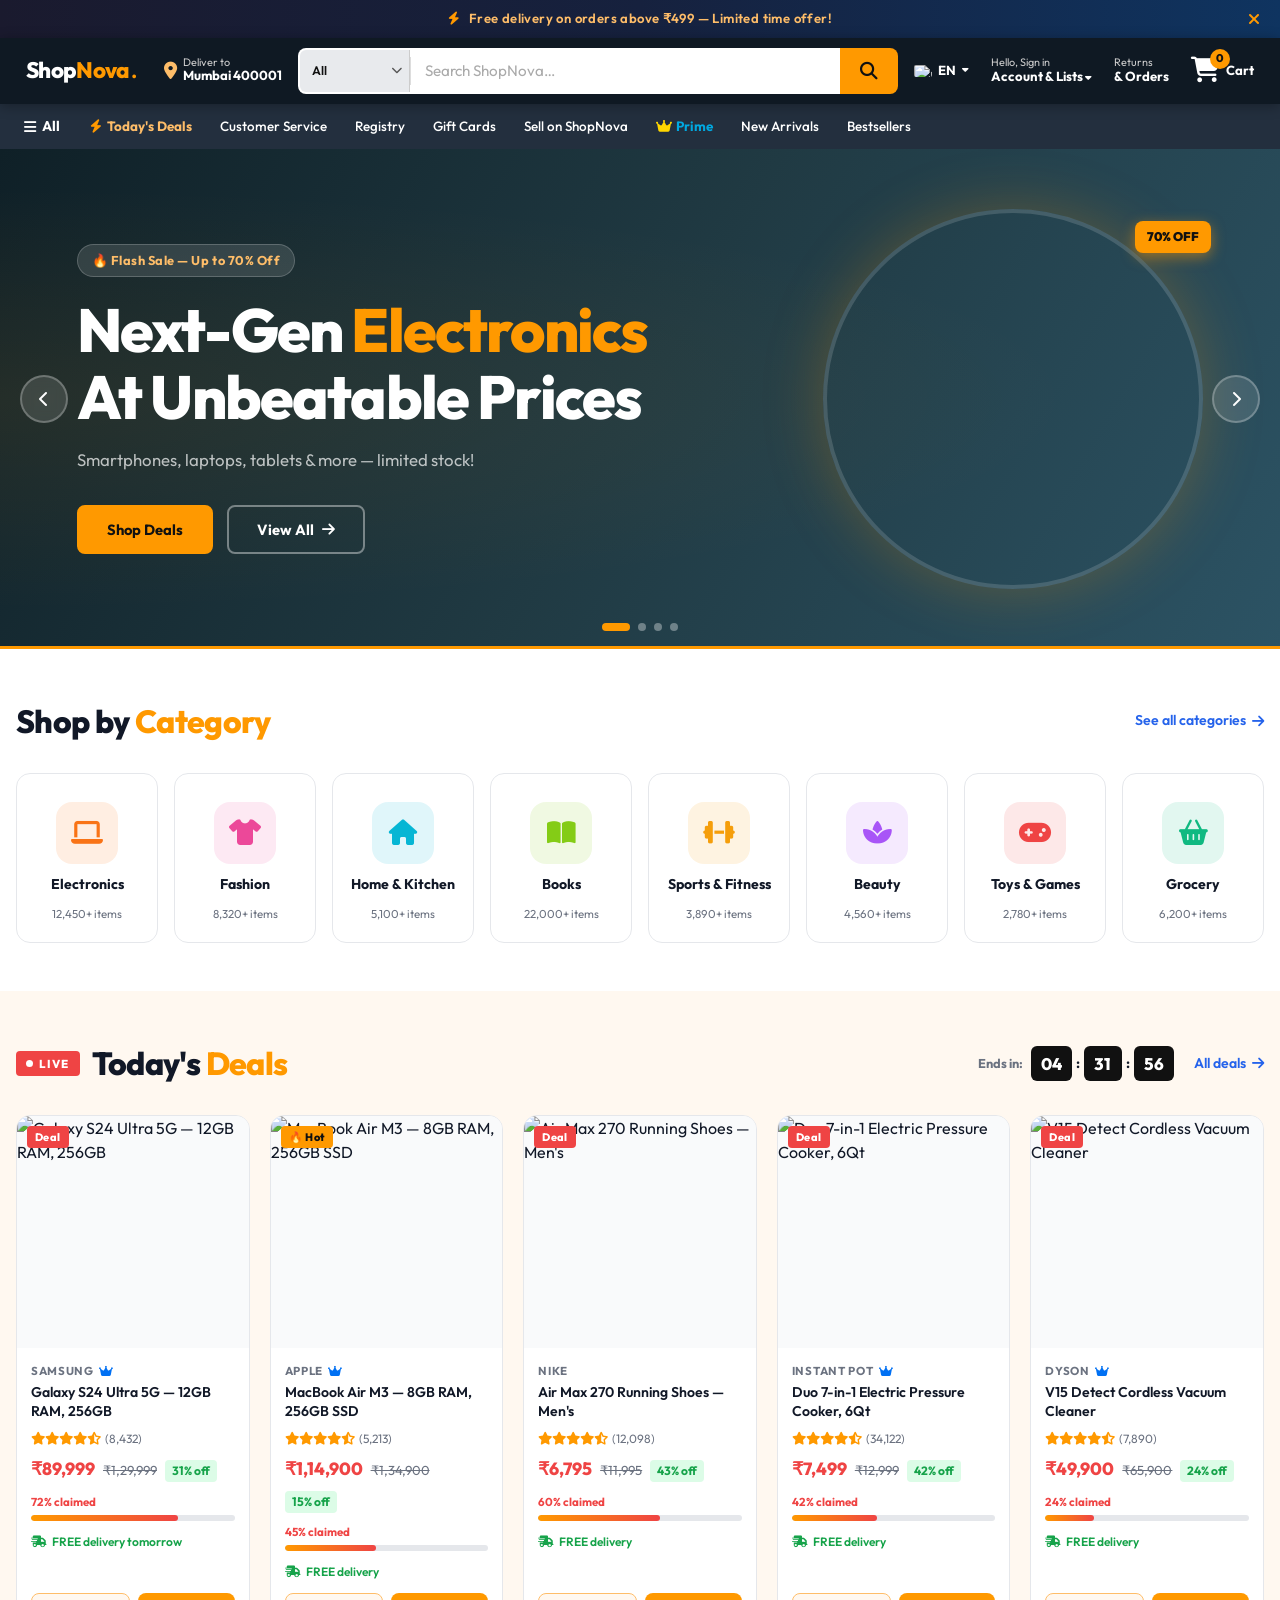
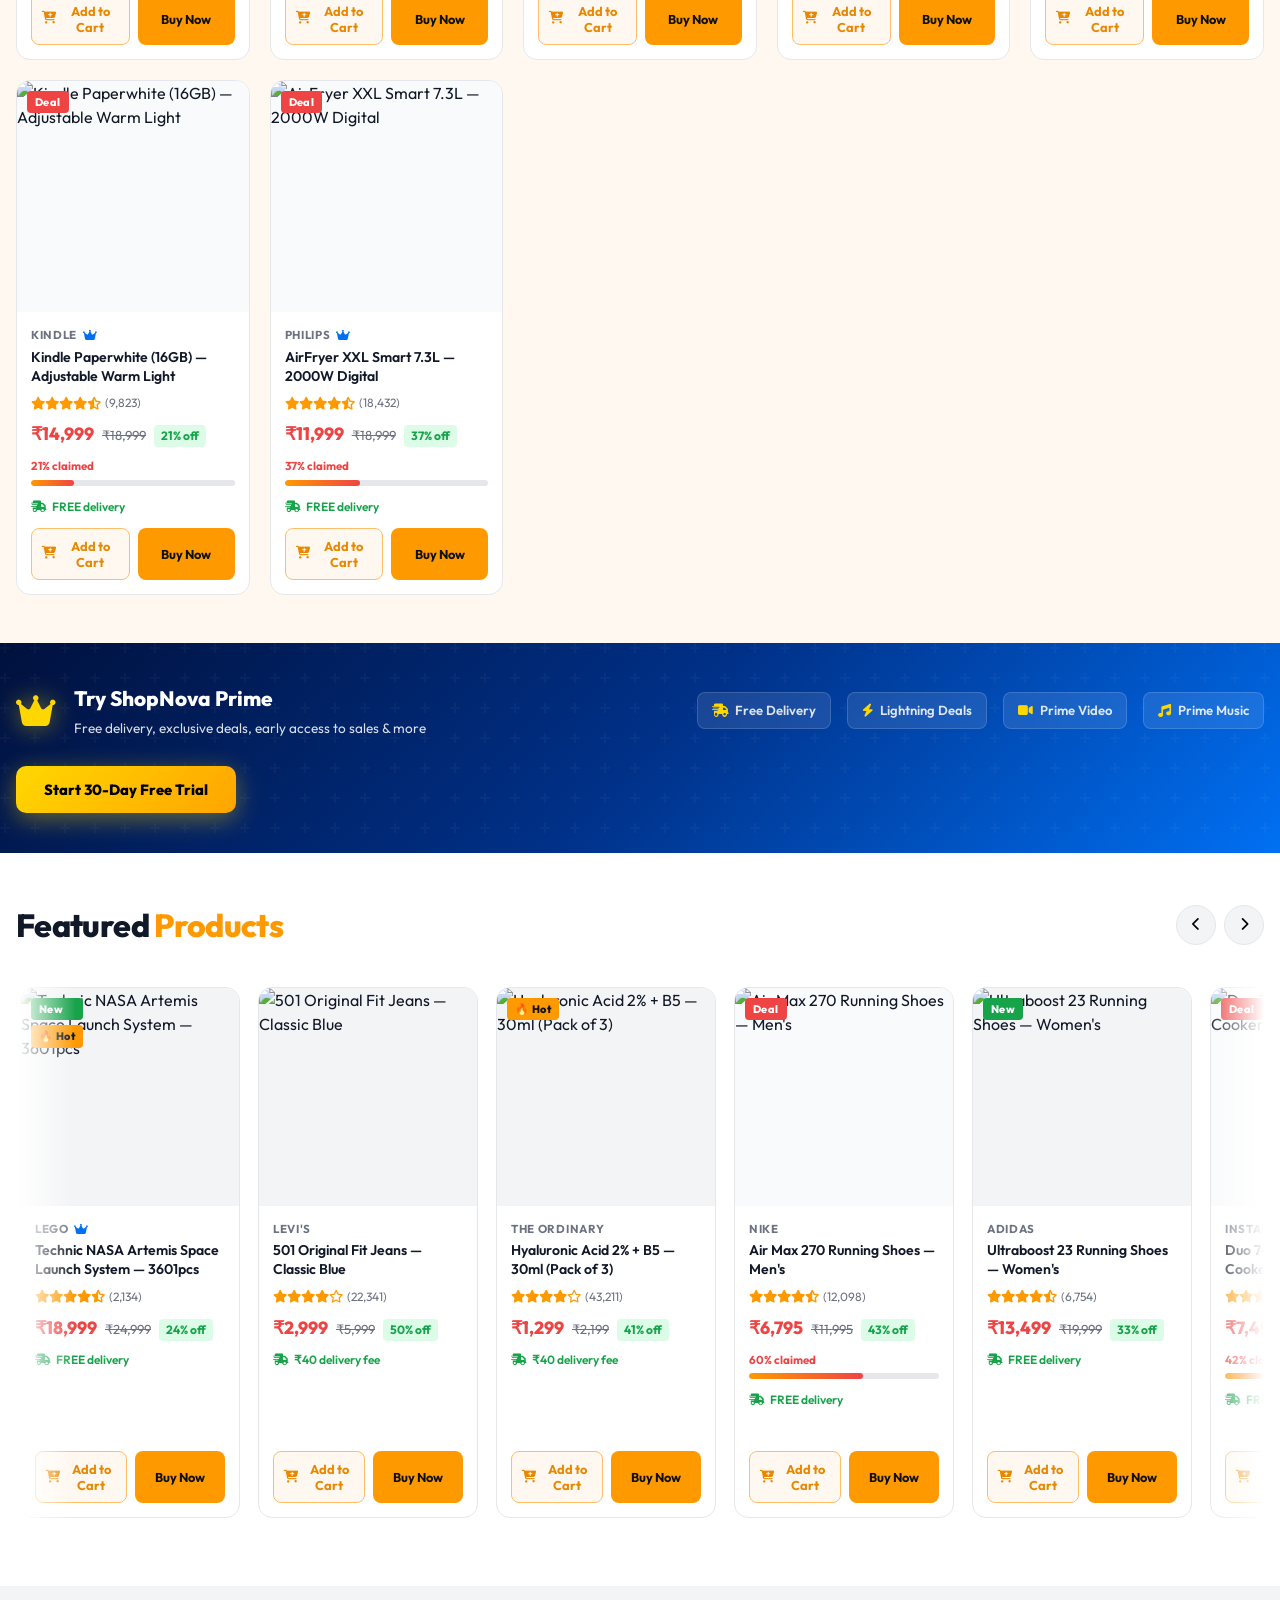
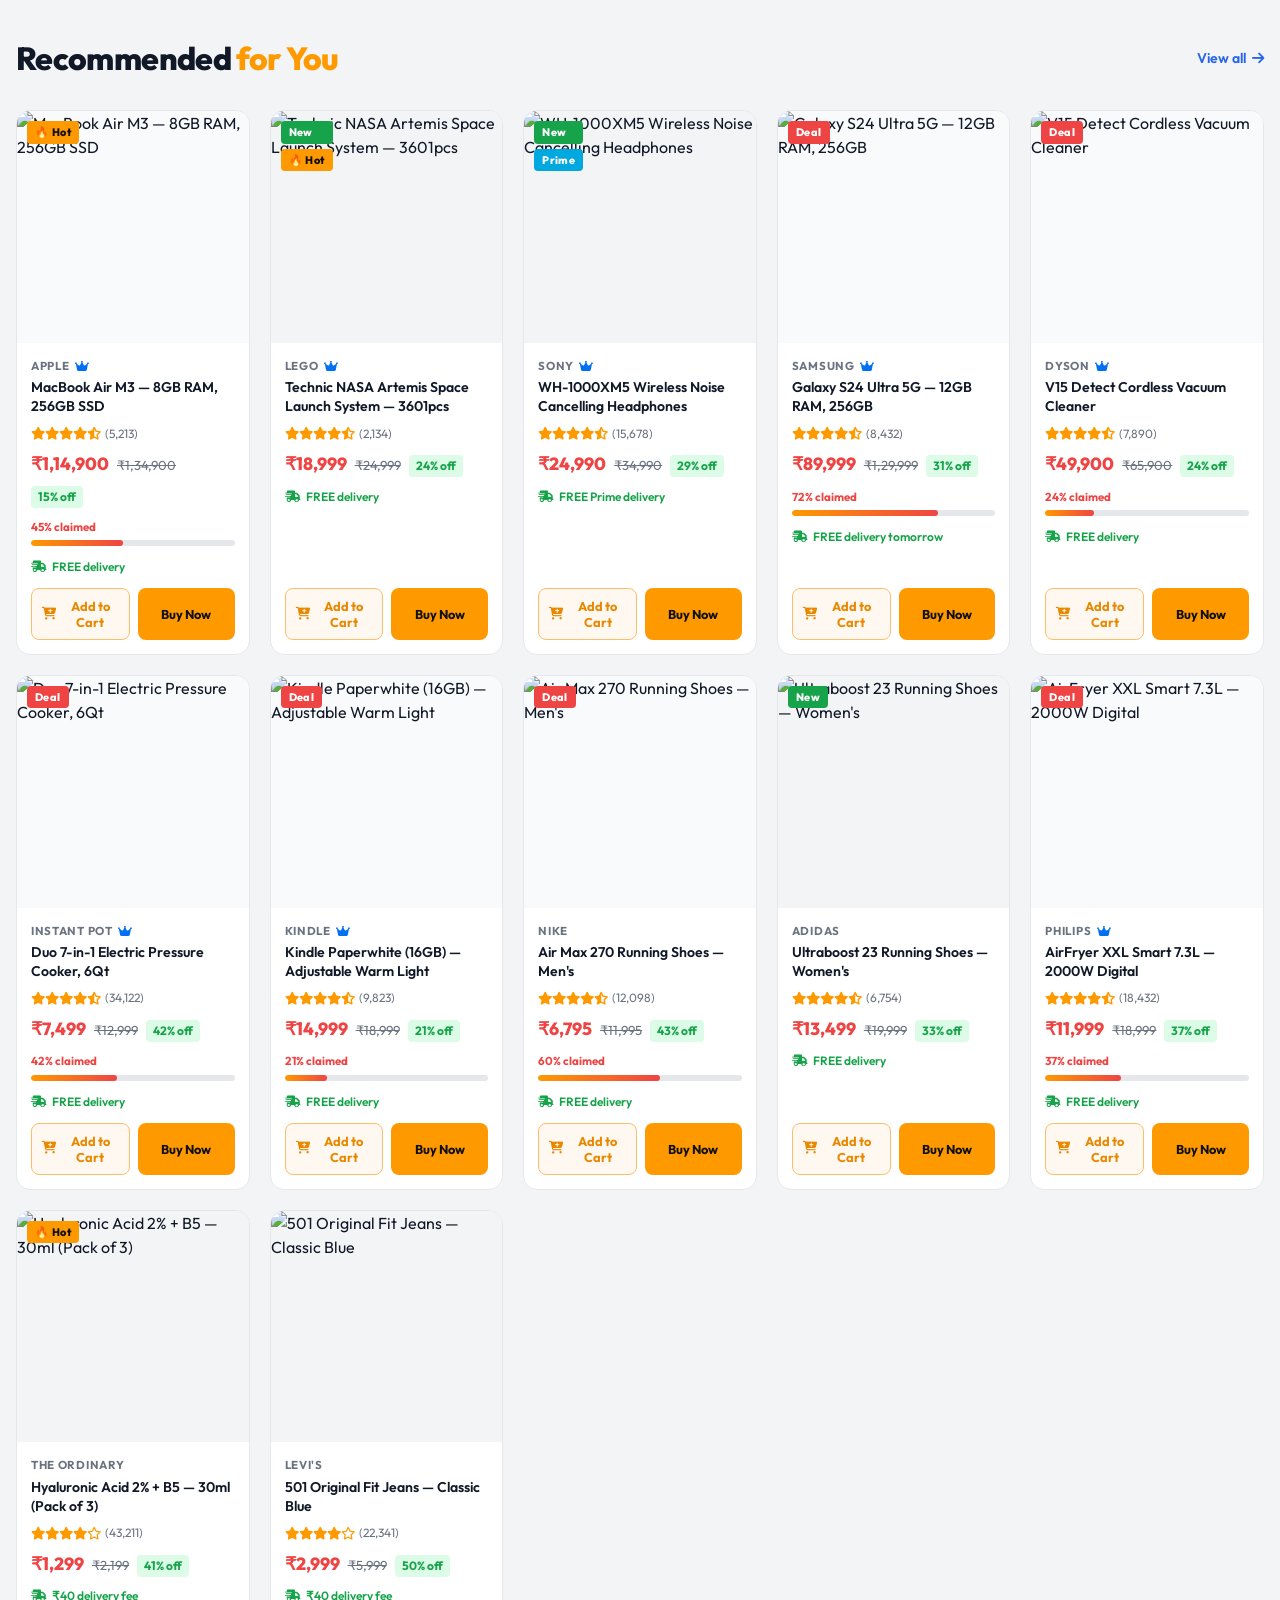
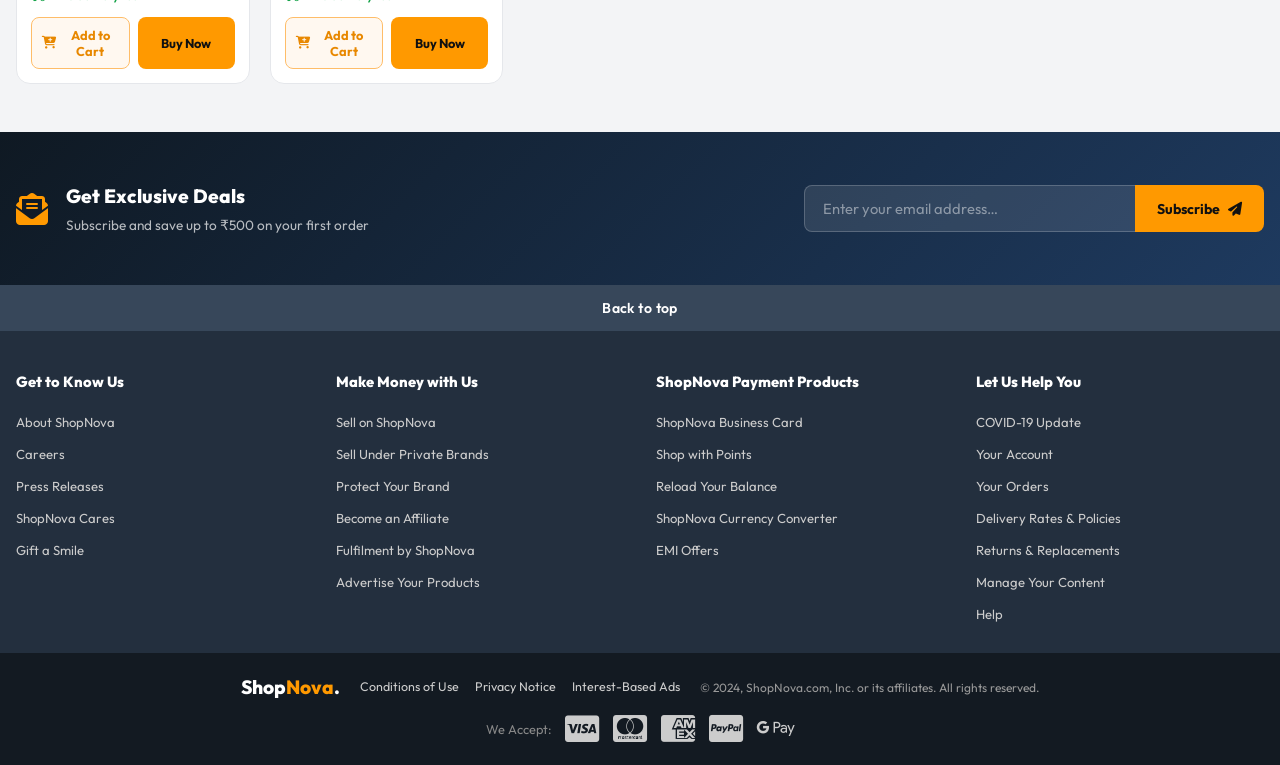
==== index.html @ d6edf04a "Update and rename Index.html to index.html" ====
<!DOCTYPE html>
<html lang="en">
<head>
  <meta charset="UTF-8" />
  <meta name="viewport" content="width=device-width, initial-scale=1.0" />
  <title>ShopNova — Everything You Need</title>
  <link rel="stylesheet" href="style.css" />
  <!-- Font Awesome -->
  <link rel="stylesheet" href="https://cdnjs.cloudflare.com/ajax/libs/font-awesome/6.5.0/css/all.min.css" />
  <!-- Google Fonts -->
  <link href="https://fonts.googleapis.com/css2?family=Outfit:wght@300;400;500;600;700;800&family=Lora:ital@0;1&display=swap" rel="stylesheet" />
</head>
<body>

<!-- ═══════════════════════════════════════════
     TOP ALERT BANNER
═══════════════════════════════════════════ -->
<div class="top-alert" id="topAlert">
  <i class="fa-solid fa-bolt"></i>
  Free delivery on orders above ₹499 — Limited time offer!
  <button class="alert-close" onclick="document.getElementById('topAlert').style.display='none'">
    <i class="fa-solid fa-xmark"></i>
  </button>
</div>

<!-- ═══════════════════════════════════════════
     PRIMARY NAVBAR
═══════════════════════════════════════════ -->
<header class="navbar-primary" id="navbar">
  <div class="nav-inner">

    <!-- LOGO -->
    <a href="#" class="nav-logo">
      <span class="logo-main">Shop<span class="logo-accent">Nova</span></span>
      <span class="logo-dot">.</span>
    </a>

    <!-- DELIVERY LOCATION -->
    <div class="nav-location" id="locationBtn">
      <i class="fa-solid fa-location-dot location-icon"></i>
      <div class="location-text">
        <span class="loc-top">Deliver to</span>
        <span class="loc-city">Mumbai 400001</span>
      </div>
      <!-- Location Dropdown -->
      <div class="location-dropdown" id="locationDropdown">
        <h4><i class="fa-solid fa-location-crosshairs"></i> Change Delivery Location</h4>
        <div class="loc-input-row">
          <input type="text" placeholder="Enter pincode…" class="loc-input" />
          <button class="loc-apply-btn">Apply</button>
        </div>
        <div class="loc-cities">
          <button class="loc-city-btn" onclick="setCity('Mumbai')">Mumbai</button>
          <button class="loc-city-btn" onclick="setCity('Delhi')">Delhi</button>
          <button class="loc-city-btn" onclick="setCity('Bangalore')">Bangalore</button>
          <button class="loc-city-btn" onclick="setCity('Chennai')">Chennai</button>
          <button class="loc-city-btn" onclick="setCity('Hyderabad')">Hyderabad</button>
          <button class="loc-city-btn" onclick="setCity('Pune')">Pune</button>
        </div>
      </div>
    </div>

    <!-- SEARCH BAR -->
    <div class="nav-search">
      <div class="search-box">
        <!-- Category Dropdown -->
        <div class="search-cat-wrapper">
          <select class="search-category" id="searchCategory">
            <option>All</option>
            <option>Electronics</option>
            <option>Fashion</option>
            <option>Home & Kitchen</option>
            <option>Books</option>
            <option>Sports</option>
            <option>Beauty</option>
            <option>Toys</option>
            <option>Grocery</option>
            <option>Automotive</option>
          </select>
          <i class="fa-solid fa-chevron-down cat-arrow"></i>
        </div>
        <div class="search-divider"></div>
        <input
          type="text"
          class="search-input"
          id="searchInput"
          placeholder="Search ShopNova…"
          autocomplete="off"
        />
        <!-- Search Suggestions -->
        <div class="search-suggestions" id="searchSuggestions"></div>
      </div>
      <button class="search-btn" id="searchBtn" onclick="doSearch()">
        <i class="fa-solid fa-magnifying-glass"></i>
      </button>
    </div>

    <!-- RIGHT ACTIONS -->
    <div class="nav-actions">

      <!-- Language -->
      <div class="nav-action lang-action" id="langBtn">
        <img src="https://flagcdn.com/w20/in.png" alt="IN" class="flag-img" />
        <span class="lang-label">EN</span>
        <i class="fa-solid fa-caret-down tiny-caret"></i>
        <div class="lang-dropdown">
          <div class="lang-item active"><img src="https://flagcdn.com/w20/in.png" alt="" /> English</div>
          <div class="lang-item"><img src="https://flagcdn.com/w20/in.png" alt="" /> हिन्दी</div>
          <div class="lang-item"><img src="https://flagcdn.com/w20/in.png" alt="" /> தமிழ்</div>
          <div class="lang-item"><img src="https://flagcdn.com/w20/in.png" alt="" /> বাংলা</div>
        </div>
      </div>

      <!-- Account & Lists -->
      <div class="nav-action account-action" id="accountBtn">
        <div class="action-label-stack">
          <span class="act-top">Hello, Sign in</span>
          <span class="act-bottom">Account &amp; Lists <i class="fa-solid fa-caret-down tiny-caret"></i></span>
        </div>
        <!-- Account Dropdown -->
        <div class="account-dropdown" id="accountDropdown">
          <div class="acc-top-row">
            <button class="acc-signin-btn">Sign In</button>
            <span class="acc-new">New customer? <a href="#">Start here</a></span>
          </div>
          <div class="acc-cols">
            <div class="acc-col">
              <h5>Your Lists</h5>
              <a href="#"><i class="fa-regular fa-heart"></i> Wishlist</a>
              <a href="#"><i class="fa-solid fa-gift"></i> Create a List</a>
              <a href="#"><i class="fa-solid fa-star"></i> Baby Registry</a>
              <a href="#"><i class="fa-solid fa-ring"></i> Wedding Registry</a>
            </div>
            <div class="acc-col">
              <h5>Your Account</h5>
              <a href="#"><i class="fa-solid fa-user"></i> Your Account</a>
              <a href="#"><i class="fa-solid fa-box"></i> Your Orders</a>
              <a href="#"><i class="fa-solid fa-star-half-stroke"></i> Your Recommendations</a>
              <a href="#"><i class="fa-solid fa-shield-halved"></i> Prime Membership</a>
            </div>
          </div>
        </div>
      </div>

      <!-- Returns & Orders -->
      <a href="#" class="nav-action returns-action">
        <div class="action-label-stack">
          <span class="act-top">Returns</span>
          <span class="act-bottom">&amp; Orders</span>
        </div>
      </a>

      <!-- Cart -->
      <a href="#" class="nav-action cart-action" id="cartBtn">
        <div class="cart-icon-wrap">
          <i class="fa-solid fa-cart-shopping cart-icon"></i>
          <span class="cart-count" id="cartCount">0</span>
        </div>
        <span class="cart-label">Cart</span>
        <!-- Mini Cart -->
        <div class="mini-cart" id="miniCart">
          <div class="mini-cart-header">
            <i class="fa-solid fa-cart-shopping"></i>
            Your Cart
          </div>
          <div class="mini-cart-items" id="miniCartItems">
            <div class="empty-cart-msg">
              <i class="fa-solid fa-cart-shopping" style="font-size:2.5rem;opacity:.2"></i>
              <p>Your cart is empty</p>
              <span>Add items to get started</span>
            </div>
          </div>
          <div class="mini-cart-footer" id="miniCartFooter" style="display:none">
            <div class="mc-subtotal">Subtotal: <strong id="mcSubtotal">₹0</strong></div>
            <button class="mc-checkout-btn">Proceed to Checkout</button>
          </div>
        </div>
      </a>

    </div><!-- /nav-actions -->

    <!-- Mobile Hamburger -->
    <button class="mobile-hamburger" id="mobileHamburger" aria-label="Menu">
      <span></span><span></span><span></span>
    </button>

  </div><!-- /nav-inner -->
</header>

<!-- ═══════════════════════════════════════════
     SECONDARY NAVBAR
═══════════════════════════════════════════ -->
<nav class="navbar-secondary" id="navSecondary">
  <div class="nav2-inner">

    <!-- All (hamburger menu) -->
    <div class="nav2-all" id="allMenuBtn">
      <i class="fa-solid fa-bars"></i>
      <span>All</span>
      <!-- Mega Menu -->
      <div class="mega-menu" id="megaMenu">
        <div class="mega-sidebar">
          <div class="mega-cat active" data-cat="trending">
            <i class="fa-solid fa-fire-flame-curved"></i> Trending
          </div>
          <div class="mega-cat" data-cat="electronics">
            <i class="fa-solid fa-laptop"></i> Electronics
          </div>
          <div class="mega-cat" data-cat="fashion">
            <i class="fa-solid fa-shirt"></i> Fashion
          </div>
          <div class="mega-cat" data-cat="home">
            <i class="fa-solid fa-house"></i> Home &amp; Kitchen
          </div>
          <div class="mega-cat" data-cat="books">
            <i class="fa-solid fa-book-open"></i> Books &amp; Media
          </div>
          <div class="mega-cat" data-cat="sports">
            <i class="fa-solid fa-dumbbell"></i> Sports &amp; Fitness
          </div>
          <div class="mega-cat" data-cat="beauty">
            <i class="fa-solid fa-spa"></i> Beauty &amp; Health
          </div>
          <div class="mega-cat" data-cat="grocery">
            <i class="fa-solid fa-basket-shopping"></i> Grocery
          </div>
        </div>
        <div class="mega-content">
          <!-- content injected by JS -->
        </div>
      </div>
    </div>

    <!-- Nav Links -->
    <div class="nav2-links">
      <a href="#deals" class="nav2-link flash-link">
        <i class="fa-solid fa-bolt"></i> Today's Deals
      </a>
      <a href="#" class="nav2-link">Customer Service</a>
      <a href="#" class="nav2-link">Registry</a>
      <a href="#" class="nav2-link">Gift Cards</a>
      <a href="#" class="nav2-link">Sell on ShopNova</a>
      <a href="#" class="nav2-link prime-link">
        <i class="fa-solid fa-crown"></i> Prime
      </a>
      <a href="#" class="nav2-link">New Arrivals</a>
      <a href="#" class="nav2-link">Bestsellers</a>
    </div>

  </div>
</nav>

<!-- Mobile Slide-out Menu -->
<div class="mobile-menu" id="mobileMenu">
  <div class="mobile-menu-header">
    <i class="fa-solid fa-user-circle"></i>
    <span>Hello, Guest</span>
    <button class="mobile-menu-close" id="mobileMenuClose"><i class="fa-solid fa-xmark"></i></button>
  </div>
  <div class="mobile-menu-body">
    <a href="#" class="mmenu-item"><i class="fa-solid fa-fire"></i> Today's Deals</a>
    <a href="#" class="mmenu-item"><i class="fa-solid fa-headset"></i> Customer Service</a>
    <a href="#" class="mmenu-item"><i class="fa-solid fa-gift"></i> Registry</a>
    <a href="#" class="mmenu-item"><i class="fa-solid fa-credit-card"></i> Gift Cards</a>
    <a href="#" class="mmenu-item"><i class="fa-solid fa-store"></i> Sell</a>
    <a href="#" class="mmenu-item"><i class="fa-solid fa-crown"></i> Prime</a>
    <a href="#" class="mmenu-item"><i class="fa-solid fa-user"></i> Your Account</a>
    <a href="#" class="mmenu-item"><i class="fa-solid fa-box"></i> Your Orders</a>
    <a href="#" class="mmenu-item"><i class="fa-regular fa-heart"></i> Wishlist</a>
  </div>
</div>
<div class="mobile-overlay" id="mobileOverlay"></div>

<!-- ═══════════════════════════════════════════
     HERO CAROUSEL / BANNER
═══════════════════════════════════════════ -->
<section class="hero-section" id="hero">
  <div class="carousel-wrapper">
    <div class="carousel-track" id="carouselTrack">

      <!-- Slide 1 -->
      <div class="carousel-slide" style="background: linear-gradient(120deg,#0f2027,#203a43,#2c5364);">
        <div class="slide-content">
          <div class="slide-eyebrow">🔥 Flash Sale — Up to 70% Off</div>
          <h1 class="slide-title">Next-Gen <span class="slide-accent">Electronics</span><br/>At Unbeatable Prices</h1>
          <p class="slide-sub">Smartphones, laptops, tablets & more — limited stock!</p>
          <div class="slide-btns">
            <button class="slide-btn primary" onclick="scrollToSection('deals')">Shop Deals</button>
            <button class="slide-btn outline">View All <i class="fa-solid fa-arrow-right"></i></button>
          </div>
        </div>
        <div class="slide-visual">
          <div class="slide-img-wrap">
            <img src="https://images.unsplash.com/photo-1511707171634-5f897ff02aa9?w=500&q=80" alt="Electronics" />
          </div>
          <div class="slide-badge">70% OFF</div>
        </div>
      </div>

      <!-- Slide 2 -->
      <div class="carousel-slide" style="background: linear-gradient(120deg,#1a0533,#3d0b5e,#6b21a8);">
        <div class="slide-content">
          <div class="slide-eyebrow">✨ New Season Collection</div>
          <h1 class="slide-title">Style That <span class="slide-accent">Speaks</span><br/>For Itself</h1>
          <p class="slide-sub">Curated fashion for every occasion — Men, Women & Kids</p>
          <div class="slide-btns">
            <button class="slide-btn primary">Explore Fashion</button>
            <button class="slide-btn outline">View Lookbook</button>
          </div>
        </div>
        <div class="slide-visual">
          <div class="slide-img-wrap">
            <img src="https://images.unsplash.com/photo-1441984904996-e0b6ba687e04?w=500&q=80" alt="Fashion" />
          </div>
          <div class="slide-badge">NEW</div>
        </div>
      </div>

      <!-- Slide 3 -->
      <div class="carousel-slide" style="background: linear-gradient(120deg,#0d1f12,#1a4a2e,#2d6a4f);">
        <div class="slide-content">
          <div class="slide-eyebrow">🏠 Transform Your Space</div>
          <h1 class="slide-title">Dream Home <span class="slide-accent">Essentials</span><br/>Delivered Fast</h1>
          <p class="slide-sub">Furniture, décor, kitchen appliances & smart home gadgets</p>
          <div class="slide-btns">
            <button class="slide-btn primary">Shop Home</button>
            <button class="slide-btn outline">Get Inspired</button>
          </div>
        </div>
        <div class="slide-visual">
          <div class="slide-img-wrap">
            <img src="https://images.unsplash.com/photo-1586023492125-27b2c045efd7?w=500&q=80" alt="Home" />
          </div>
          <div class="slide-badge">FREE<br/>DELIVERY</div>
        </div>
      </div>

      <!-- Slide 4 -->
      <div class="carousel-slide" style="background: linear-gradient(120deg,#1a0a00,#5c2000,#b45309);">
        <div class="slide-content">
          <div class="slide-eyebrow">⚡ Lightning Deal — 4hrs left!</div>
          <h1 class="slide-title">Prime Day <span class="slide-accent">Specials</span><br/>Are Here</h1>
          <p class="slide-sub">Exclusive member deals on thousands of products</p>
          <div class="slide-btns">
            <button class="slide-btn primary"><i class="fa-solid fa-crown"></i> Go Prime</button>
            <button class="slide-btn outline">See All Deals</button>
          </div>
        </div>
        <div class="slide-visual">
          <div class="slide-img-wrap">
            <img src="https://images.unsplash.com/photo-1607082348824-0a96f2a4b9da?w=500&q=80" alt="Prime Day" />
          </div>
          <div class="slide-badge">PRIME</div>
        </div>
      </div>

    </div><!-- /carousel-track -->

    <!-- Arrows -->
    <button class="carousel-arrow carousel-prev" id="carouselPrev">
      <i class="fa-solid fa-chevron-left"></i>
    </button>
    <button class="carousel-arrow carousel-next" id="carouselNext">
      <i class="fa-solid fa-chevron-right"></i>
    </button>

    <!-- Dots -->
    <div class="carousel-dots" id="carouselDots"></div>

    <!-- Progress bar -->
    <div class="carousel-progress" id="carouselProgress"></div>
  </div>
</section>

<!-- ═══════════════════════════════════════════
     CATEGORY GRID
═══════════════════════════════════════════ -->
<section class="section categories-section" id="categories">
  <div class="container">
    <div class="section-header">
      <h2 class="section-title">Shop by <span class="title-accent">Category</span></h2>
      <a href="#" class="see-all-link">See all categories <i class="fa-solid fa-arrow-right"></i></a>
    </div>
    <div class="cat-grid">
      <a href="#" class="cat-card" style="--cat-color:#f97316">
        <div class="cat-icon-wrap"><i class="fa-solid fa-laptop"></i></div>
        <span class="cat-name">Electronics</span>
        <span class="cat-count">12,450+ items</span>
      </a>
      <a href="#" class="cat-card" style="--cat-color:#ec4899">
        <div class="cat-icon-wrap"><i class="fa-solid fa-shirt"></i></div>
        <span class="cat-name">Fashion</span>
        <span class="cat-count">8,320+ items</span>
      </a>
      <a href="#" class="cat-card" style="--cat-color:#06b6d4">
        <div class="cat-icon-wrap"><i class="fa-solid fa-house"></i></div>
        <span class="cat-name">Home & Kitchen</span>
        <span class="cat-count">5,100+ items</span>
      </a>
      <a href="#" class="cat-card" style="--cat-color:#84cc16">
        <div class="cat-icon-wrap"><i class="fa-solid fa-book-open"></i></div>
        <span class="cat-name">Books</span>
        <span class="cat-count">22,000+ items</span>
      </a>
      <a href="#" class="cat-card" style="--cat-color:#f59e0b">
        <div class="cat-icon-wrap"><i class="fa-solid fa-dumbbell"></i></div>
        <span class="cat-name">Sports & Fitness</span>
        <span class="cat-count">3,890+ items</span>
      </a>
      <a href="#" class="cat-card" style="--cat-color:#a855f7">
        <div class="cat-icon-wrap"><i class="fa-solid fa-spa"></i></div>
        <span class="cat-name">Beauty</span>
        <span class="cat-count">4,560+ items</span>
      </a>
      <a href="#" class="cat-card" style="--cat-color:#ef4444">
        <div class="cat-icon-wrap"><i class="fa-solid fa-gamepad"></i></div>
        <span class="cat-name">Toys & Games</span>
        <span class="cat-count">2,780+ items</span>
      </a>
      <a href="#" class="cat-card" style="--cat-color:#10b981">
        <div class="cat-icon-wrap"><i class="fa-solid fa-basket-shopping"></i></div>
        <span class="cat-name">Grocery</span>
        <span class="cat-count">6,200+ items</span>
      </a>
    </div>
  </div>
</section>

<!-- ═══════════════════════════════════════════
     TODAY'S DEALS
═══════════════════════════════════════════ -->
<section class="section deals-section" id="deals">
  <div class="container">
    <div class="section-header">
      <div class="section-title-group">
        <div class="live-badge"><span class="live-dot"></span> LIVE</div>
        <h2 class="section-title">Today's <span class="title-accent">Deals</span></h2>
      </div>
      <div class="deals-header-right">
        <div class="deal-countdown" id="dealCountdown">
          <span class="countdown-label">Ends in:</span>
          <span class="countdown-unit" id="cdHours">04</span>:
          <span class="countdown-unit" id="cdMins">32</span>:
          <span class="countdown-unit" id="cdSecs">00</span>
        </div>
        <a href="#" class="see-all-link">All deals <i class="fa-solid fa-arrow-right"></i></a>
      </div>
    </div>

    <div class="deals-grid" id="dealsGrid">
      <!-- Injected by JS -->
    </div>
  </div>
</section>

<!-- ═══════════════════════════════════════════
     PRIME BANNER
═══════════════════════════════════════════ -->
<section class="prime-banner">
  <div class="container">
    <div class="prime-inner">
      <div class="prime-left">
        <i class="fa-solid fa-crown prime-crown"></i>
        <div>
          <h3>Try ShopNova Prime</h3>
          <p>Free delivery, exclusive deals, early access to sales & more</p>
        </div>
      </div>
      <div class="prime-perks">
        <div class="prime-perk"><i class="fa-solid fa-truck-fast"></i> Free Delivery</div>
        <div class="prime-perk"><i class="fa-solid fa-bolt"></i> Lightning Deals</div>
        <div class="prime-perk"><i class="fa-solid fa-video"></i> Prime Video</div>
        <div class="prime-perk"><i class="fa-solid fa-music"></i> Prime Music</div>
      </div>
      <button class="prime-cta">Start 30-Day Free Trial</button>
    </div>
  </div>
</section>

<!-- ═══════════════════════════════════════════
     FEATURED PRODUCTS (horizontal scroll)
═══════════════════════════════════════════ -->
<section class="section featured-section" id="featured">
  <div class="container">
    <div class="section-header">
      <h2 class="section-title">Featured <span class="title-accent">Products</span></h2>
      <div class="scroll-arrows">
        <button class="scroll-arr" id="featPrev"><i class="fa-solid fa-chevron-left"></i></button>
        <button class="scroll-arr" id="featNext"><i class="fa-solid fa-chevron-right"></i></button>
      </div>
    </div>
    <div class="hscroll-wrapper">
      <div class="hscroll-track" id="featuredTrack">
        <!-- Injected by JS -->
      </div>
    </div>
  </div>
</section>

<!-- ═══════════════════════════════════════════
     RECENTLY VIEWED / RECOMMENDATIONS
═══════════════════════════════════════════ -->
<section class="section recommendations-section" id="recommendations">
  <div class="container">
    <div class="section-header">
      <h2 class="section-title">Recommended <span class="title-accent">for You</span></h2>
      <a href="#" class="see-all-link">View all <i class="fa-solid fa-arrow-right"></i></a>
    </div>
    <div class="product-grid" id="recommendGrid">
      <!-- Injected by JS -->
    </div>
  </div>
</section>

<!-- ═══════════════════════════════════════════
     NEWSLETTER BANNER
═══════════════════════════════════════════ -->
<section class="newsletter-section">
  <div class="container">
    <div class="newsletter-inner">
      <div class="nl-left">
        <i class="fa-solid fa-envelope-open-text nl-icon"></i>
        <div>
          <h3>Get Exclusive Deals</h3>
          <p>Subscribe and save up to ₹500 on your first order</p>
        </div>
      </div>
      <div class="nl-form">
        <input type="email" class="nl-input" placeholder="Enter your email address…" />
        <button class="nl-btn">Subscribe <i class="fa-solid fa-paper-plane"></i></button>
      </div>
    </div>
  </div>
</section>

<!-- ═══════════════════════════════════════════
     FOOTER
═══════════════════════════════════════════ -->
<footer class="site-footer">

  <!-- Back to top -->
  <button class="back-to-top" id="backToTop" onclick="window.scrollTo({top:0,behavior:'smooth'})">
    Back to top
  </button>

  <div class="footer-main">
    <div class="container">
      <div class="footer-grid">

        <div class="footer-col">
          <h4>Get to Know Us</h4>
          <ul>
            <li><a href="#">About ShopNova</a></li>
            <li><a href="#">Careers</a></li>
            <li><a href="#">Press Releases</a></li>
            <li><a href="#">ShopNova Cares</a></li>
            <li><a href="#">Gift a Smile</a></li>
          </ul>
        </div>

        <div class="footer-col">
          <h4>Make Money with Us</h4>
          <ul>
            <li><a href="#">Sell on ShopNova</a></li>
            <li><a href="#">Sell Under Private Brands</a></li>
            <li><a href="#">Protect Your Brand</a></li>
            <li><a href="#">Become an Affiliate</a></li>
            <li><a href="#">Fulfilment by ShopNova</a></li>
            <li><a href="#">Advertise Your Products</a></li>
          </ul>
        </div>

        <div class="footer-col">
          <h4>ShopNova Payment Products</h4>
          <ul>
            <li><a href="#">ShopNova Business Card</a></li>
            <li><a href="#">Shop with Points</a></li>
            <li><a href="#">Reload Your Balance</a></li>
            <li><a href="#">ShopNova Currency Converter</a></li>
            <li><a href="#">EMI Offers</a></li>
          </ul>
        </div>

        <div class="footer-col">
          <h4>Let Us Help You</h4>
          <ul>
            <li><a href="#">COVID-19 Update</a></li>
            <li><a href="#">Your Account</a></li>
            <li><a href="#">Your Orders</a></li>
            <li><a href="#">Delivery Rates &amp; Policies</a></li>
            <li><a href="#">Returns &amp; Replacements</a></li>
            <li><a href="#">Manage Your Content</a></li>
            <li><a href="#">Help</a></li>
          </ul>
        </div>

      </div>
    </div>
  </div>

  <!-- Footer bottom -->
  <div class="footer-bottom">
    <div class="container">
      <div class="footer-bottom-inner">
        <a href="#" class="footer-logo">Shop<span>Nova</span>.</a>
        <div class="footer-meta">
          <a href="#">Conditions of Use</a>
          <a href="#">Privacy Notice</a>
          <a href="#">Interest-Based Ads</a>
        </div>
        <p class="footer-copy">© 2024, ShopNova.com, Inc. or its affiliates. All rights reserved.</p>
      </div>
      <div class="footer-payments">
        <span>We Accept:</span>
        <i class="fa-brands fa-cc-visa"></i>
        <i class="fa-brands fa-cc-mastercard"></i>
        <i class="fa-brands fa-cc-amex"></i>
        <i class="fa-brands fa-cc-paypal"></i>
        <i class="fa-brands fa-google-pay"></i>
      </div>
    </div>
  </div>

</footer>

<!-- Floating Cart Button (mobile) -->
<div class="floating-cart" id="floatingCart">
  <i class="fa-solid fa-cart-shopping"></i>
  <span class="floating-cart-count" id="floatingCartCount">0</span>
</div>

<!-- Toast Notification -->
<div class="toast-container" id="toastContainer"></div>

<script src="script.js"></script>
</body>
</html>
---- style.css ----
/* ============================================================
   ShopNova — Complete Stylesheet
   Amazon-inspired eCommerce UI
   Font: Outfit (headings) + Lora (accents)
   ============================================================ */

/* ── Variables ──────────────────────────────────────────────────── */
:root {
  --nav-dark:    #0f1923;
  --nav-hover:   #37475a;
  --orange:      #FF9900;
  --orange-dark: #e88800;
  --orange-lt:   #FEBD69;
  --bg:          #f3f4f6;
  --white:       #ffffff;
  --card-bg:     #ffffff;
  --text:        #111827;
  --muted:       #6b7280;
  --border:      #e5e7eb;
  --red:         #ef4444;
  --green:       #16a34a;
  --blue:        #2563eb;
  --prime:       #00A8E0;
  --radius:      10px;
  --shadow-sm:   0 1px 3px rgba(0,0,0,.08);
  --shadow-md:   0 4px 16px rgba(0,0,0,.10);
  --shadow-lg:   0 8px 32px rgba(0,0,0,.14);
  --shadow-xl:   0 20px 60px rgba(0,0,0,.18);
  --transition:  .28s cubic-bezier(.4,0,.2,1);
  --font-head:   'Outfit', sans-serif;
  --font-body:   'Outfit', sans-serif;
}

/* ── Reset ──────────────────────────────────────────────────────── */
*, *::before, *::after { box-sizing: border-box; margin: 0; padding: 0; }
html { scroll-behavior: smooth; }
body {
  font-family: var(--font-body);
  background: var(--bg);
  color: var(--text);
  line-height: 1.5;
  overflow-x: hidden;
}
a { text-decoration: none; color: inherit; }
img { max-width: 100%; display: block; }
button { cursor: pointer; font-family: var(--font-body); }
ul { list-style: none; }

/* ── Container ──────────────────────────────────────────────────── */
.container { max-width: 1340px; margin: 0 auto; padding: 0 16px; }

/* ── Section base ───────────────────────────────────────────────── */
.section { padding: 48px 0; }
.section-header {
  display: flex;
  align-items: center;
  justify-content: space-between;
  margin-bottom: 28px;
  flex-wrap: wrap;
  gap: 12px;
}
.section-title {
  font-family: var(--font-head);
  font-size: clamp(1.4rem, 3vw, 2rem);
  font-weight: 800;
  letter-spacing: -.02em;
}
.title-accent { color: var(--orange); }
.see-all-link {
  color: var(--blue);
  font-weight: 600;
  font-size: .88rem;
  display: flex;
  align-items: center;
  gap: .4rem;
  transition: gap var(--transition);
}
.see-all-link:hover { gap: .7rem; }
.section-title-group { display: flex; align-items: center; gap: 12px; }

/* ══════════════════════════════════════════════════════════════════
   TOP ALERT BANNER
══════════════════════════════════════════════════════════════════ */
.top-alert {
  background: linear-gradient(90deg, #1a1a2e, #16213e, #0f3460);
  color: #FEBD69;
  text-align: center;
  font-size: .82rem;
  font-weight: 600;
  padding: 9px 48px;
  position: relative;
  letter-spacing: .03em;
}
.top-alert i { margin-right: 6px; color: var(--orange); }
.alert-close {
  position: absolute;
  right: 14px; top: 50%;
  transform: translateY(-50%);
  background: transparent;
  border: none;
  color: rgba(255,255,255,.5);
  font-size: 1rem;
  transition: color .2s;
}
.alert-close:hover { color: #fff; }

/* ══════════════════════════════════════════════════════════════════
   PRIMARY NAVBAR
══════════════════════════════════════════════════════════════════ */
.navbar-primary {
  position: sticky;
  top: 0;
  z-index: 1000;
  background: var(--nav-dark);
  box-shadow: 0 2px 12px rgba(0,0,0,.3);
  transition: box-shadow .3s;
}
.navbar-primary.scrolled { box-shadow: 0 4px 24px rgba(0,0,0,.5); }
.nav-inner {
  display: flex;
  align-items: center;
  gap: 6px;
  padding: 10px 16px;
  max-width: 1600px;
  margin: 0 auto;
}

/* Logo */
.nav-logo {
  display: flex;
  align-items: baseline;
  white-space: nowrap;
  padding: 4px 8px;
  border-radius: 4px;
  border: 2px solid transparent;
  transition: border-color var(--transition);
}
.nav-logo:hover { border-color: rgba(255,255,255,.3); }
.logo-main {
  font-family: var(--font-head);
  font-size: 1.4rem;
  font-weight: 800;
  color: #fff;
  letter-spacing: -.03em;
}
.logo-accent { color: var(--orange); }
.logo-dot { color: var(--orange); font-size: 1.8rem; line-height: .5; }

/* Location */
.nav-location {
  display: flex;
  align-items: center;
  gap: 6px;
  color: #fff;
  padding: 5px 8px;
  border-radius: 4px;
  border: 2px solid transparent;
  cursor: pointer;
  white-space: nowrap;
  position: relative;
  transition: border-color var(--transition);
}
.nav-location:hover { border-color: rgba(255,255,255,.3); }
.location-icon { color: var(--orange-lt); font-size: 1.1rem; }
.location-text { display: flex; flex-direction: column; }
.loc-top { font-size: .68rem; color: #ccc; line-height: 1; }
.loc-city { font-size: .82rem; font-weight: 700; line-height: 1.2; }

/* Location Dropdown */
.location-dropdown {
  position: absolute;
  top: calc(100% + 10px);
  left: 0;
  width: 320px;
  background: #fff;
  border-radius: var(--radius);
  box-shadow: var(--shadow-xl);
  padding: 20px;
  z-index: 2000;
  opacity: 0;
  transform: translateY(-8px) scale(.97);
  pointer-events: none;
  transition: all .25s ease;
  color: var(--text);
}
.nav-location.open .location-dropdown {
  opacity: 1;
  transform: translateY(0) scale(1);
  pointer-events: all;
}
.location-dropdown h4 { font-size: .9rem; margin-bottom: 14px; font-weight: 700; color: var(--text); }
.location-dropdown h4 i { color: var(--orange); margin-right: 6px; }
.loc-input-row { display: flex; gap: 8px; margin-bottom: 14px; }
.loc-input {
  flex: 1;
  border: 1.5px solid var(--border);
  border-radius: 6px;
  padding: 8px 12px;
  font-size: .88rem;
  outline: none;
  font-family: var(--font-body);
}
.loc-input:focus { border-color: var(--orange); }
.loc-apply-btn {
  background: var(--orange);
  border: none;
  border-radius: 6px;
  padding: 8px 14px;
  font-weight: 700;
  font-size: .82rem;
  color: #000;
}
.loc-apply-btn:hover { background: var(--orange-dark); }
.loc-cities { display: flex; flex-wrap: wrap; gap: 7px; }
.loc-city-btn {
  background: #f9fafb;
  border: 1px solid var(--border);
  border-radius: 20px;
  padding: 5px 14px;
  font-size: .8rem;
  font-family: var(--font-body);
  transition: all .2s;
}
.loc-city-btn:hover { background: var(--orange); border-color: var(--orange); color: #000; font-weight: 700; }

/* Search Bar */
.nav-search { flex: 1; min-width: 0; display: flex; }
.search-box {
  display: flex;
  align-items: center;
  background: #fff;
  border-radius: 8px 0 0 8px;
  flex: 1;
  overflow: hidden;
  position: relative;
  border: 2px solid transparent;
  transition: border-color .2s;
}
.search-box:focus-within { border-color: var(--orange); }
.search-cat-wrapper {
  position: relative;
  display: flex;
  align-items: center;
  flex-shrink: 0;
}
.search-category {
  appearance: none;
  background: #e8eaed;
  border: none;
  border-right: 1px solid #ccc;
  padding: 0 28px 0 12px;
  height: 42px;
  font-size: .78rem;
  font-family: var(--font-body);
  font-weight: 600;
  color: #111;
  cursor: pointer;
  outline: none;
  max-width: 110px;
}
.cat-arrow {
  position: absolute;
  right: 8px;
  font-size: .7rem;
  color: #555;
  pointer-events: none;
}
.search-divider { width: 1px; height: 28px; background: #ddd; flex-shrink: 0; }
.search-input {
  flex: 1;
  border: none;
  outline: none;
  padding: 0 14px;
  font-size: .95rem;
  font-family: var(--font-body);
  color: var(--text);
  height: 42px;
  min-width: 0;
  background: transparent;
}
.search-input::placeholder { color: #aaa; }
.search-btn {
  background: var(--orange);
  border: none;
  padding: 0 20px;
  height: 46px;
  border-radius: 0 8px 8px 0;
  font-size: 1.1rem;
  color: #111;
  transition: background var(--transition), transform .15s;
  flex-shrink: 0;
}
.search-btn:hover { background: var(--orange-dark); transform: scale(1.04); }
.search-btn:active { transform: scale(.97); }

/* Search suggestions */
.search-suggestions {
  position: absolute;
  top: calc(100% + 4px);
  left: 0; right: 0;
  background: #fff;
  border-radius: 8px;
  box-shadow: var(--shadow-xl);
  z-index: 3000;
  display: none;
  overflow: hidden;
}
.search-suggestions.open { display: block; }
.suggestion-item {
  display: flex;
  align-items: center;
  gap: 12px;
  padding: 11px 16px;
  font-size: .9rem;
  cursor: pointer;
  transition: background .15s;
}
.suggestion-item:hover { background: #f9fafb; }
.suggestion-item i { color: var(--muted); font-size: .9rem; }

/* Nav Actions */
.nav-actions { display: flex; align-items: center; gap: 2px; flex-shrink: 0; }
.nav-action {
  display: flex;
  align-items: center;
  gap: 6px;
  padding: 5px 8px;
  border-radius: 4px;
  border: 2px solid transparent;
  cursor: pointer;
  color: #fff;
  position: relative;
  transition: border-color var(--transition);
  white-space: nowrap;
}
.nav-action:hover { border-color: rgba(255,255,255,.3); }
.action-label-stack { display: flex; flex-direction: column; }
.act-top    { font-size: .68rem; color: #ccc; line-height: 1; }
.act-bottom { font-size: .82rem; font-weight: 700; line-height: 1.3; }
.tiny-caret { font-size: .65rem; }

/* Language dropdown */
.lang-action { align-items: center; }
.flag-img    { width: 18px; height: 12px; border-radius: 2px; object-fit: cover; }
.lang-label  { font-size: .82rem; font-weight: 700; }
.lang-dropdown {
  position: absolute;
  top: calc(100% + 10px);
  right: 0;
  width: 170px;
  background: #fff;
  border-radius: var(--radius);
  box-shadow: var(--shadow-xl);
  padding: 8px 0;
  z-index: 2000;
  opacity: 0;
  transform: translateY(-8px);
  pointer-events: none;
  transition: all .22s ease;
  color: var(--text);
}
.lang-action.open .lang-dropdown { opacity: 1; transform: translateY(0); pointer-events: all; }
.lang-item {
  display: flex;
  align-items: center;
  gap: 10px;
  padding: 9px 16px;
  font-size: .85rem;
  cursor: pointer;
  transition: background .15s;
}
.lang-item:hover, .lang-item.active { background: #fff8f0; font-weight: 600; color: var(--orange-dark); }
.lang-item img { width: 18px; border-radius: 2px; }

/* Account Dropdown */
.account-dropdown {
  position: absolute;
  top: calc(100% + 10px);
  right: -20px;
  width: 380px;
  background: #fff;
  border-radius: var(--radius);
  box-shadow: var(--shadow-xl);
  z-index: 2000;
  opacity: 0;
  transform: translateY(-10px) scale(.97);
  pointer-events: none;
  transition: all .25s ease;
  color: var(--text);
  border: 1px solid var(--border);
}
.account-action.open .account-dropdown { opacity: 1; transform: translateY(0) scale(1); pointer-events: all; }
.acc-top-row {
  display: flex;
  align-items: center;
  gap: 14px;
  padding: 16px;
  border-bottom: 1px solid var(--border);
}
.acc-signin-btn {
  background: var(--orange);
  border: none;
  border-radius: 6px;
  padding: 9px 22px;
  font-weight: 700;
  font-size: .88rem;
  font-family: var(--font-body);
  transition: background .2s, transform .15s;
}
.acc-signin-btn:hover { background: var(--orange-dark); transform: scale(1.03); }
.acc-new { font-size: .8rem; color: var(--muted); }
.acc-new a { color: var(--blue); font-weight: 600; }
.acc-cols { display: grid; grid-template-columns: 1fr 1fr; padding: 14px 16px; gap: 16px; }
.acc-col h5 { font-size: .75rem; font-weight: 800; text-transform: uppercase; letter-spacing: .08em; color: var(--muted); margin-bottom: 10px; }
.acc-col a {
  display: flex;
  align-items: center;
  gap: 8px;
  padding: 5px 0;
  font-size: .83rem;
  color: #1a1a1a;
  transition: color .15s, gap .15s;
}
.acc-col a:hover { color: var(--orange-dark); gap: 12px; }
.acc-col a i { color: var(--orange); width: 16px; }

/* Returns */
.returns-action .act-bottom { font-weight: 700; }

/* Cart */
.cart-icon-wrap { position: relative; }
.cart-icon { font-size: 1.6rem; }
.cart-count {
  position: absolute;
  top: -8px; right: -10px;
  background: var(--orange);
  color: #111;
  font-weight: 800;
  font-size: .7rem;
  width: 20px; height: 20px;
  border-radius: 50%;
  display: flex;
  align-items: center;
  justify-content: center;
  line-height: 1;
  transition: transform .3s cubic-bezier(.34,1.56,.64,1);
}
.cart-count.bump { transform: scale(1.5); }
.cart-label { font-size: .82rem; font-weight: 700; }

/* Mini Cart */
.mini-cart {
  position: absolute;
  top: calc(100% + 10px);
  right: 0;
  width: 360px;
  background: #fff;
  border-radius: var(--radius);
  box-shadow: var(--shadow-xl);
  z-index: 2000;
  opacity: 0;
  transform: translateY(-10px) scale(.97);
  pointer-events: none;
  transition: all .25s ease;
  color: var(--text);
  border: 1px solid var(--border);
  max-height: 500px;
  display: flex;
  flex-direction: column;
}
.cart-action.open .mini-cart { opacity: 1; transform: translateY(0) scale(1); pointer-events: all; }
.mini-cart-header {
  display: flex;
  align-items: center;
  gap: 10px;
  padding: 14px 18px;
  border-bottom: 1px solid var(--border);
  font-weight: 800;
  font-size: 1rem;
  background: #fafafa;
  border-radius: var(--radius) var(--radius) 0 0;
}
.mini-cart-header i { color: var(--orange); }
.mini-cart-items { overflow-y: auto; flex: 1; padding: 12px; }
.empty-cart-msg { text-align: center; padding: 24px 16px; color: var(--muted); }
.empty-cart-msg p { font-weight: 700; margin-top: 10px; }
.empty-cart-msg span { font-size: .82rem; }
.mini-cart-item {
  display: flex;
  gap: 12px;
  padding: 10px;
  border-radius: 8px;
  background: #f9fafb;
  margin-bottom: 8px;
  animation: slideIn .3s ease;
}
@keyframes slideIn { from { opacity:0; transform:translateX(10px); } to { opacity:1; transform:translateX(0); } }
.mc-item-img { width: 56px; height: 56px; border-radius: 6px; object-fit: cover; flex-shrink: 0; }
.mc-item-info { flex: 1; min-width: 0; }
.mc-item-name { font-size: .82rem; font-weight: 600; white-space: nowrap; overflow: hidden; text-overflow: ellipsis; }
.mc-item-price { color: var(--red); font-weight: 800; font-size: .88rem; margin-top: 2px; }
.mc-item-qty { font-size: .75rem; color: var(--muted); }
.mc-item-remove { background: none; border: none; color: var(--muted); font-size: .85rem; align-self: start; transition: color .2s; }
.mc-item-remove:hover { color: var(--red); }
.mini-cart-footer { padding: 14px 18px; border-top: 1px solid var(--border); }
.mc-subtotal { font-size: .88rem; margin-bottom: 10px; }
.mc-subtotal strong { color: var(--red); font-size: 1rem; }
.mc-checkout-btn {
  width: 100%;
  background: linear-gradient(135deg, var(--orange), #f97316);
  border: none;
  border-radius: 8px;
  padding: 12px;
  font-weight: 800;
  font-size: .9rem;
  font-family: var(--font-body);
  transition: all .2s;
  box-shadow: 0 4px 14px rgba(255,153,0,.35);
}
.mc-checkout-btn:hover { transform: translateY(-2px); box-shadow: 0 6px 20px rgba(255,153,0,.45); }

/* ── Mobile Hamburger ─── */
.mobile-hamburger {
  display: none;
  flex-direction: column;
  gap: 5px;
  background: transparent;
  border: 2px solid rgba(255,255,255,.2);
  border-radius: 6px;
  padding: 8px 10px;
  cursor: pointer;
  margin-left: 8px;
}
.mobile-hamburger span {
  display: block;
  width: 20px; height: 2px;
  background: #fff;
  border-radius: 2px;
  transition: all .3s;
}
.mobile-hamburger.active span:nth-child(1) { transform: rotate(45deg) translate(5px,5px); }
.mobile-hamburger.active span:nth-child(2) { opacity: 0; }
.mobile-hamburger.active span:nth-child(3) { transform: rotate(-45deg) translate(5px,-5px); }

/* Mobile Menu */
.mobile-menu {
  position: fixed;
  top: 0; left: -100%;
  width: 85%; max-width: 340px;
  height: 100vh;
  background: var(--nav-dark);
  z-index: 9999;
  transition: left .35s cubic-bezier(.4,0,.2,1);
  display: flex;
  flex-direction: column;
  overflow-y: auto;
}
.mobile-menu.open { left: 0; }
.mobile-menu-header {
  display: flex;
  align-items: center;
  gap: 12px;
  padding: 20px 16px;
  background: #1a2a3a;
  font-size: 1rem;
  font-weight: 700;
  color: #fff;
}
.mobile-menu-header i { font-size: 1.8rem; color: var(--orange); }
.mobile-menu-close { margin-left: auto; background: none; border: none; color: rgba(255,255,255,.6); font-size: 1.2rem; }
.mobile-menu-body { padding: 12px 0; }
.mmenu-item {
  display: flex;
  align-items: center;
  gap: 14px;
  padding: 13px 20px;
  color: #e5e7eb;
  font-size: .92rem;
  border-bottom: 1px solid rgba(255,255,255,.06);
  transition: background .2s, color .2s;
}
.mmenu-item i { color: var(--orange); width: 18px; }
.mmenu-item:hover { background: rgba(255,255,255,.07); color: #fff; }
.mobile-overlay {
  position: fixed;
  inset: 0;
  background: rgba(0,0,0,.55);
  z-index: 9998;
  display: none;
  backdrop-filter: blur(3px);
}
.mobile-overlay.show { display: block; }

/* ══════════════════════════════════════════════════════════════════
   SECONDARY NAVBAR
══════════════════════════════════════════════════════════════════ */
.navbar-secondary {
  background: #232f3e;
  position: sticky;
  top: 66px;
  z-index: 999;
}
.nav2-inner {
  display: flex;
  align-items: center;
  gap: 0;
  max-width: 1600px;
  margin: 0 auto;
  padding: 0 8px;
  overflow-x: auto;
  scrollbar-width: none;
}
.nav2-inner::-webkit-scrollbar { display: none; }

/* All Menu */
.nav2-all {
  display: flex;
  align-items: center;
  gap: 6px;
  color: #fff;
  font-size: .88rem;
  font-weight: 700;
  padding: 10px 14px;
  cursor: pointer;
  white-space: nowrap;
  position: relative;
  border: 2px solid transparent;
  border-radius: 4px;
  flex-shrink: 0;
  transition: border-color .2s;
}
.nav2-all:hover, .nav2-all.open { border-color: rgba(255,255,255,.4); }

/* Mega Menu */
.mega-menu {
  position: absolute;
  top: calc(100% + 12px);
  left: 0;
  width: 680px;
  background: #fff;
  border-radius: var(--radius);
  box-shadow: var(--shadow-xl);
  display: flex;
  z-index: 3000;
  overflow: hidden;
  opacity: 0;
  transform: translateY(-10px) scale(.97);
  pointer-events: none;
  transition: all .28s ease;
  color: var(--text);
  border: 1px solid var(--border);
}
.nav2-all.open .mega-menu { opacity: 1; transform: translateY(0) scale(1); pointer-events: all; }
.mega-sidebar { width: 200px; background: #f9fafb; border-right: 1px solid var(--border); padding: 8px 0; }
.mega-cat {
  display: flex;
  align-items: center;
  gap: 10px;
  padding: 11px 16px;
  font-size: .85rem;
  cursor: pointer;
  transition: all .15s;
  border-left: 3px solid transparent;
}
.mega-cat:hover, .mega-cat.active {
  background: #fff;
  border-left-color: var(--orange);
  color: var(--orange-dark);
  font-weight: 700;
}
.mega-cat i { width: 16px; color: var(--orange); }
.mega-content { flex: 1; padding: 20px; }
.mega-col-title { font-size: .75rem; font-weight: 800; text-transform: uppercase; letter-spacing: .1em; color: var(--muted); margin-bottom: 10px; }
.mega-links { display: grid; grid-template-columns: 1fr 1fr; gap: 6px 24px; }
.mega-link {
  font-size: .84rem;
  color: #1a1a1a;
  padding: 4px 0;
  transition: color .15s, padding-left .15s;
  display: block;
}
.mega-link:hover { color: var(--orange-dark); padding-left: 4px; }

/* Nav2 links */
.nav2-links { display: flex; align-items: center; overflow-x: auto; scrollbar-width: none; }
.nav2-links::-webkit-scrollbar { display: none; }
.nav2-link {
  color: #fff;
  font-size: .84rem;
  font-weight: 500;
  padding: 10px 12px;
  white-space: nowrap;
  border-radius: 4px;
  border: 2px solid transparent;
  display: flex;
  align-items: center;
  gap: 5px;
  transition: all .2s;
}
.nav2-link:hover { border-color: rgba(255,255,255,.35); }
.flash-link { color: var(--orange-lt); font-weight: 700; }
.flash-link i { color: var(--orange); }
.prime-link { color: var(--prime); font-weight: 700; }
.prime-link i { color: #ffd700; }

/* ══════════════════════════════════════════════════════════════════
   HERO CAROUSEL
══════════════════════════════════════════════════════════════════ */
.hero-section { overflow: hidden; background: #0f1923; }
.carousel-wrapper { position: relative; }
.carousel-track {
  display: flex;
  transition: transform .65s cubic-bezier(.77,0,.175,1);
  will-change: transform;
}
.carousel-slide {
  min-width: 100%;
  display: flex;
  align-items: center;
  justify-content: space-between;
  padding: 60px clamp(20px, 6vw, 100px);
  min-height: 480px;
  gap: 40px;
  position: relative;
  overflow: hidden;
}
.carousel-slide::before {
  content: '';
  position: absolute;
  inset: 0;
  background: radial-gradient(ellipse at center left, rgba(255,153,0,.08), transparent 60%);
}

/* Slide content */
.slide-content { flex: 1; z-index: 1; animation: slideContentIn .7s ease .1s both; }
@keyframes slideContentIn { from { opacity:0; transform:translateX(-30px); } to { opacity:1; transform:translateX(0); } }
.slide-eyebrow {
  display: inline-flex;
  align-items: center;
  gap: 6px;
  background: rgba(255,255,255,.12);
  border: 1px solid rgba(255,255,255,.2);
  color: var(--orange-lt);
  font-size: .8rem;
  font-weight: 700;
  padding: 6px 14px;
  border-radius: 100px;
  margin-bottom: 20px;
  letter-spacing: .04em;
  backdrop-filter: blur(6px);
}
.slide-title {
  font-family: var(--font-head);
  font-size: clamp(2rem, 5vw, 3.8rem);
  font-weight: 800;
  color: #fff;
  line-height: 1.1;
  letter-spacing: -.03em;
  margin-bottom: 16px;
}
.slide-accent { color: var(--orange); }
.slide-sub { color: rgba(255,255,255,.7); font-size: clamp(.88rem,1.8vw,1.05rem); max-width: 480px; margin-bottom: 32px; line-height: 1.6; }
.slide-btns { display: flex; gap: 14px; flex-wrap: wrap; }
.slide-btn {
  padding: 13px 28px;
  border-radius: 8px;
  font-weight: 700;
  font-size: .92rem;
  font-family: var(--font-body);
  border: 2px solid transparent;
  transition: all .25s;
  display: flex;
  align-items: center;
  gap: 8px;
}
.slide-btn.primary { background: var(--orange); color: #111; border-color: var(--orange); }
.slide-btn.primary:hover { background: var(--orange-dark); transform: translateY(-2px); box-shadow: 0 6px 20px rgba(255,153,0,.4); }
.slide-btn.outline { background: transparent; color: #fff; border-color: rgba(255,255,255,.4); }
.slide-btn.outline:hover { background: rgba(255,255,255,.12); border-color: #fff; }

/* Slide visual */
.slide-visual { position: relative; flex-shrink: 0; animation: slideVisualIn .7s ease .15s both; }
@keyframes slideVisualIn { from { opacity:0; transform:translateX(30px) scale(.95); } to { opacity:1; transform:translateX(0) scale(1); } }
.slide-img-wrap {
  width: clamp(220px, 30vw, 380px);
  height: clamp(220px, 30vw, 380px);
  border-radius: 50%;
  overflow: hidden;
  border: 4px solid rgba(255,255,255,.15);
  box-shadow: 0 0 60px rgba(255,153,0,.25);
  position: relative;
}
.slide-img-wrap img { width: 100%; height: 100%; object-fit: cover; }
.slide-badge {
  position: absolute;
  top: 12px; right: -8px;
  background: var(--orange);
  color: #111;
  font-weight: 900;
  font-size: .78rem;
  padding: 8px 12px;
  border-radius: 8px;
  text-align: center;
  line-height: 1.3;
  box-shadow: 0 4px 14px rgba(255,153,0,.5);
  animation: badgePulse 2s ease-in-out infinite;
}
@keyframes badgePulse { 0%,100%{transform:scale(1)} 50%{transform:scale(1.07)} }

/* Arrows */
.carousel-arrow {
  position: absolute;
  top: 50%;
  transform: translateY(-50%);
  width: 48px; height: 48px;
  border-radius: 50%;
  background: rgba(255,255,255,.12);
  border: 2px solid rgba(255,255,255,.25);
  color: #fff;
  font-size: 1rem;
  z-index: 10;
  transition: all .25s;
  backdrop-filter: blur(6px);
  display: flex;
  align-items: center;
  justify-content: center;
}
.carousel-arrow:hover { background: rgba(255,255,255,.25); transform: translateY(-50%) scale(1.08); }
.carousel-prev { left: 20px; }
.carousel-next { right: 20px; }

/* Dots */
.carousel-dots {
  position: absolute;
  bottom: 18px;
  left: 50%;
  transform: translateX(-50%);
  display: flex;
  gap: 8px;
  z-index: 10;
}
.carousel-dot {
  width: 8px; height: 8px;
  border-radius: 50%;
  background: rgba(255,255,255,.35);
  cursor: pointer;
  transition: all .3s;
  border: none;
}
.carousel-dot.active { background: var(--orange); width: 28px; border-radius: 4px; }

/* Progress bar */
.carousel-progress {
  position: absolute;
  bottom: 0; left: 0;
  height: 3px;
  background: var(--orange);
  z-index: 10;
  transition: width .1s linear;
}

/* ══════════════════════════════════════════════════════════════════
   CATEGORY GRID
══════════════════════════════════════════════════════════════════ */
.categories-section { background: #fff; }
.cat-grid {
  display: grid;
  grid-template-columns: repeat(auto-fill, minmax(140px,1fr));
  gap: 16px;
}
.cat-card {
  display: flex;
  flex-direction: column;
  align-items: center;
  gap: 10px;
  padding: 28px 16px 20px;
  background: #fff;
  border: 1.5px solid var(--border);
  border-radius: 14px;
  text-align: center;
  transition: all var(--transition);
  position: relative;
  overflow: hidden;
}
.cat-card::before {
  content: '';
  position: absolute;
  inset: 0;
  background: linear-gradient(135deg, color-mix(in srgb, var(--cat-color) 8%, transparent), transparent);
  opacity: 0;
  transition: opacity .3s;
}
.cat-card:hover { border-color: var(--cat-color); transform: translateY(-6px); box-shadow: 0 12px 36px color-mix(in srgb, var(--cat-color) 22%, transparent); }
.cat-card:hover::before { opacity: 1; }
.cat-icon-wrap {
  width: 62px; height: 62px;
  border-radius: 16px;
  background: color-mix(in srgb, var(--cat-color) 12%, transparent);
  display: flex;
  align-items: center;
  justify-content: center;
  font-size: 1.6rem;
  color: var(--cat-color);
  transition: transform .3s, box-shadow .3s;
}
.cat-card:hover .cat-icon-wrap { transform: scale(1.14) rotate(-5deg); box-shadow: 0 8px 24px color-mix(in srgb, var(--cat-color) 30%, transparent); }
.cat-name { font-weight: 700; font-size: .88rem; color: var(--text); }
.cat-count { font-size: .72rem; color: var(--muted); }

/* ══════════════════════════════════════════════════════════════════
   DEALS SECTION
══════════════════════════════════════════════════════════════════ */
.deals-section { background: #fff8f0; }
.live-badge {
  display: flex;
  align-items: center;
  gap: 6px;
  background: var(--red);
  color: #fff;
  font-size: .72rem;
  font-weight: 800;
  letter-spacing: .1em;
  padding: 4px 10px;
  border-radius: 4px;
}
.live-dot {
  width: 7px; height: 7px;
  border-radius: 50%;
  background: #fff;
  animation: livePulse 1.4s infinite;
}
@keyframes livePulse { 0%,100%{opacity:1} 50%{opacity:.3} }

.deals-header-right { display: flex; align-items: center; gap: 20px; flex-wrap: wrap; }
.deal-countdown {
  display: flex;
  align-items: center;
  gap: 4px;
  font-size: .88rem;
  font-weight: 700;
}
.countdown-label { color: var(--muted); margin-right: 4px; font-size: .8rem; }
.countdown-unit {
  background: #111;
  color: #fff;
  padding: 5px 10px;
  border-radius: 6px;
  font-family: var(--font-head);
  font-size: 1.05rem;
  font-weight: 800;
  min-width: 38px;
  text-align: center;
  transition: transform .15s;
}
.countdown-unit.flip { animation: flip .25s ease; }
@keyframes flip { 0%{transform:rotateX(90deg)} 100%{transform:rotateX(0)} }

.deals-grid {
  display: grid;
  grid-template-columns: repeat(auto-fill, minmax(220px, 1fr));
  gap: 20px;
}

/* ══════════════════════════════════════════════════════════════════
   PRODUCT CARD (shared)
══════════════════════════════════════════════════════════════════ */
.product-card {
  background: var(--card-bg);
  border-radius: 14px;
  border: 1.5px solid var(--border);
  overflow: hidden;
  transition: all var(--transition);
  position: relative;
  display: flex;
  flex-direction: column;
}
.product-card:hover {
  transform: translateY(-6px);
  box-shadow: var(--shadow-lg);
  border-color: #d1d5db;
}
.product-card.deal-card .card-img-wrap { background: #f9fafb; }
.card-badges {
  position: absolute;
  top: 10px; left: 10px;
  display: flex;
  flex-direction: column;
  gap: 5px;
  z-index: 2;
}
.badge {
  font-size: .68rem;
  font-weight: 800;
  padding: 3px 8px;
  border-radius: 4px;
  letter-spacing: .04em;
}
.badge-deal   { background: var(--red);    color: #fff; }
.badge-new    { background: var(--green);  color: #fff; }
.badge-prime  { background: var(--prime);  color: #fff; }
.badge-hot    { background: var(--orange); color: #111; }

.card-wishlist {
  position: absolute;
  top: 10px; right: 10px;
  width: 34px; height: 34px;
  border-radius: 50%;
  background: rgba(255,255,255,.9);
  border: 1.5px solid var(--border);
  display: flex;
  align-items: center;
  justify-content: center;
  cursor: pointer;
  z-index: 2;
  opacity: 0;
  transform: scale(.8);
  transition: all .25s;
  font-size: .88rem;
  color: #aaa;
}
.card-wishlist.active { color: var(--red); border-color: var(--red); }
.product-card:hover .card-wishlist { opacity: 1; transform: scale(1); }
.card-wishlist:hover { background: var(--red); color: #fff !important; border-color: var(--red); }

.card-img-wrap {
  aspect-ratio: 1;
  overflow: hidden;
  background: #f3f4f6;
}
.card-img-wrap img {
  width: 100%; height: 100%;
  object-fit: cover;
  transition: transform .5s cubic-bezier(.4,0,.2,1);
}
.product-card:hover .card-img-wrap img { transform: scale(1.08); }

.card-body { padding: 14px; flex: 1; display: flex; flex-direction: column; }
.card-brand { font-size: .72rem; font-weight: 700; color: var(--muted); text-transform: uppercase; letter-spacing: .06em; margin-bottom: 4px; }
.card-title { font-size: .88rem; font-weight: 600; color: var(--text); line-height: 1.35; display: -webkit-box; -webkit-line-clamp: 2; -webkit-box-orient: vertical; overflow: hidden; margin-bottom: 8px; }
.card-stars { display: flex; align-items: center; gap: 4px; margin-bottom: 8px; }
.stars { color: var(--orange); font-size: .8rem; }
.star-count { font-size: .75rem; color: var(--muted); }

.card-price-row { display: flex; align-items: baseline; gap: 8px; margin-bottom: 10px; flex-wrap: wrap; }
.price-current { font-size: 1.1rem; font-weight: 800; color: var(--red); }
.price-original { font-size: .82rem; color: var(--muted); text-decoration: line-through; }
.price-save { font-size: .75rem; font-weight: 700; color: var(--green); background: #dcfce7; padding: 2px 7px; border-radius: 4px; }

.card-delivery { font-size: .75rem; color: var(--green); font-weight: 600; margin-bottom: 12px; }
.card-delivery i { margin-right: 4px; }

.card-deal-bar { margin-bottom: 12px; }
.deal-bar-label { font-size: .72rem; color: var(--red); font-weight: 700; margin-bottom: 5px; }
.deal-bar-track { height: 6px; background: #e5e7eb; border-radius: 3px; overflow: hidden; }
.deal-bar-fill { height: 100%; background: linear-gradient(90deg, var(--orange), var(--red)); border-radius: 3px; transition: width 1s ease; }

.card-actions { display: flex; gap: 8px; margin-top: auto; }
.btn-cart, .btn-buy {
  flex: 1;
  padding: 9px 10px;
  border-radius: 8px;
  font-size: .8rem;
  font-weight: 700;
  border: none;
  font-family: var(--font-body);
  transition: all .22s;
  display: flex;
  align-items: center;
  justify-content: center;
  gap: 6px;
}
.btn-cart {
  background: #fff8f0;
  color: var(--orange-dark);
  border: 1.5px solid var(--orange-lt);
}
.btn-cart:hover { background: var(--orange); color: #111; border-color: var(--orange); transform: scale(1.03); }
.btn-buy { background: var(--orange); color: #111; }
.btn-buy:hover { background: var(--orange-dark); transform: scale(1.03); box-shadow: 0 4px 14px rgba(255,153,0,.4); }

/* ══════════════════════════════════════════════════════════════════
   PRIME BANNER
══════════════════════════════════════════════════════════════════ */
.prime-banner {
  background: linear-gradient(135deg, #00113d, #003087, #0070f3);
  padding: 40px 0;
  position: relative;
  overflow: hidden;
}
.prime-banner::before {
  content: '';
  position: absolute;
  inset: 0;
  background: url("data:image/svg+xml,%3Csvg width='60' height='60' viewBox='0 0 60 60' xmlns='http://www.w3.org/2000/svg'%3E%3Cg fill='none' fill-rule='evenodd'%3E%3Cg fill='%23ffffff' fill-opacity='0.03'%3E%3Cpath d='M36 34v-4h-2v4h-4v2h4v4h2v-4h4v-2h-4zm0-30V0h-2v4h-4v2h4v4h2V6h4V4h-4zM6 34v-4H4v4H0v2h4v4h2v-4h4v-2H6zM6 4V0H4v4H0v2h4v4h2V6h4V4H6z'/%3E%3C/g%3E%3C/g%3E%3C/svg%3E");
}
.prime-inner {
  display: flex;
  align-items: center;
  gap: 28px;
  flex-wrap: wrap;
  justify-content: space-between;
  position: relative;
}
.prime-left { display: flex; align-items: center; gap: 18px; color: #fff; }
.prime-crown { font-size: 2.2rem; color: #ffd700; filter: drop-shadow(0 0 12px rgba(255,215,0,.5)); animation: crownGlow 2s ease-in-out infinite; }
@keyframes crownGlow { 0%,100%{filter:drop-shadow(0 0 12px rgba(255,215,0,.5))} 50%{filter:drop-shadow(0 0 24px rgba(255,215,0,.9))} }
.prime-left h3 { font-size: 1.3rem; font-weight: 800; margin-bottom: 4px; }
.prime-left p { font-size: .85rem; opacity: .85; }
.prime-perks { display: flex; gap: 16px; flex-wrap: wrap; }
.prime-perk {
  display: flex;
  align-items: center;
  gap: 7px;
  color: rgba(255,255,255,.85);
  font-size: .82rem;
  font-weight: 600;
  background: rgba(255,255,255,.1);
  padding: 8px 14px;
  border-radius: 8px;
  backdrop-filter: blur(6px);
  border: 1px solid rgba(255,255,255,.15);
}
.prime-perk i { color: #ffd700; }
.prime-cta {
  background: linear-gradient(135deg, #ffd700, #ffa500);
  color: #000;
  border: none;
  border-radius: 10px;
  padding: 14px 28px;
  font-weight: 800;
  font-size: .92rem;
  font-family: var(--font-body);
  transition: all .25s;
  white-space: nowrap;
  box-shadow: 0 6px 24px rgba(255,215,0,.4);
}
.prime-cta:hover { transform: translateY(-3px) scale(1.04); box-shadow: 0 10px 32px rgba(255,215,0,.5); }

/* ══════════════════════════════════════════════════════════════════
   FEATURED (horizontal scroll)
══════════════════════════════════════════════════════════════════ */
.featured-section { background: #fff; }
.scroll-arrows { display: flex; gap: 8px; }
.scroll-arr {
  width: 40px; height: 40px;
  border-radius: 50%;
  background: var(--bg);
  border: 1.5px solid var(--border);
  display: flex;
  align-items: center;
  justify-content: center;
  font-size: .85rem;
  transition: all .22s;
}
.scroll-arr:hover { background: var(--orange); border-color: var(--orange); color: #fff; transform: scale(1.08); }
.hscroll-wrapper { overflow: hidden; position: relative; }
.hscroll-wrapper::before, .hscroll-wrapper::after {
  content: '';
  position: absolute;
  top: 0; bottom: 0;
  width: 60px;
  z-index: 2;
  pointer-events: none;
}
.hscroll-wrapper::before { left: 0; background: linear-gradient(to right, #fff, transparent); }
.hscroll-wrapper::after  { right: 0; background: linear-gradient(to left, #fff, transparent); }
.hscroll-track {
  display: flex;
  gap: 18px;
  padding: 10px 4px 20px;
  transition: transform .5s cubic-bezier(.4,0,.2,1);
}
.hscroll-track .product-card { min-width: 220px; max-width: 220px; flex-shrink: 0; }

/* ══════════════════════════════════════════════════════════════════
   RECOMMENDATIONS
══════════════════════════════════════════════════════════════════ */
.product-grid {
  display: grid;
  grid-template-columns: repeat(auto-fill, minmax(200px, 1fr));
  gap: 20px;
}

/* ══════════════════════════════════════════════════════════════════
   NEWSLETTER
══════════════════════════════════════════════════════════════════ */
.newsletter-section {
  background: linear-gradient(135deg, #0f1923 0%, #1e3a5f 100%);
  padding: 50px 0;
}
.newsletter-inner {
  display: flex;
  align-items: center;
  justify-content: space-between;
  gap: 28px;
  flex-wrap: wrap;
}
.nl-left { display: flex; align-items: center; gap: 18px; color: #fff; }
.nl-icon { font-size: 2rem; color: var(--orange); }
.nl-left h3 { font-size: 1.2rem; font-weight: 800; margin-bottom: 4px; }
.nl-left p  { color: rgba(255,255,255,.7); font-size: .85rem; }
.nl-form { display: flex; gap: 0; flex: 1; min-width: 280px; max-width: 460px; }
.nl-input {
  flex: 1;
  border: none;
  border-radius: 8px 0 0 8px;
  padding: 13px 18px;
  font-size: .92rem;
  font-family: var(--font-body);
  outline: none;
  background: rgba(255,255,255,.1);
  color: #fff;
  border: 1px solid rgba(255,255,255,.2);
  border-right: none;
}
.nl-input::placeholder { color: rgba(255,255,255,.45); }
.nl-input:focus { background: rgba(255,255,255,.15); border-color: var(--orange); }
.nl-btn {
  background: var(--orange);
  border: none;
  border-radius: 0 8px 8px 0;
  padding: 13px 22px;
  font-weight: 700;
  font-size: .88rem;
  font-family: var(--font-body);
  color: #111;
  display: flex;
  align-items: center;
  gap: 8px;
  transition: all .22s;
  white-space: nowrap;
}
.nl-btn:hover { background: var(--orange-dark); transform: scale(1.03); }

/* ══════════════════════════════════════════════════════════════════
   FOOTER
══════════════════════════════════════════════════════════════════ */
.back-to-top {
  width: 100%;
  background: #37475a;
  color: #fff;
  border: none;
  padding: 14px;
  font-size: .88rem;
  font-weight: 600;
  font-family: var(--font-body);
  transition: background .2s;
  letter-spacing: .03em;
}
.back-to-top:hover { background: #4a5f75; }

.footer-main { background: #232f3e; padding: 40px 0 28px; }
.footer-grid {
  display: grid;
  grid-template-columns: repeat(auto-fit, minmax(180px, 1fr));
  gap: 32px;
}
.footer-col h4 { color: #fff; font-size: .92rem; font-weight: 800; margin-bottom: 16px; }
.footer-col ul { display: flex; flex-direction: column; gap: 8px; }
.footer-col a { color: #ccc; font-size: .82rem; transition: color .2s, padding-left .2s; }
.footer-col a:hover { color: #fff; padding-left: 4px; }

.footer-bottom { background: #131a22; padding: 20px 0; }
.footer-bottom-inner {
  display: flex;
  align-items: center;
  gap: 20px;
  flex-wrap: wrap;
  justify-content: center;
  margin-bottom: 12px;
}
.footer-logo { font-family: var(--font-head); font-size: 1.2rem; font-weight: 800; color: #fff; }
.footer-logo span { color: var(--orange); }
.footer-meta { display: flex; gap: 16px; flex-wrap: wrap; }
.footer-meta a { color: #ccc; font-size: .78rem; transition: color .2s; }
.footer-meta a:hover { color: #fff; }
.footer-copy { color: #999; font-size: .75rem; }
.footer-payments { display: flex; align-items: center; gap: 14px; justify-content: center; font-size: 1.9rem; color: #ccc; margin-top: 4px; }
.footer-payments span { font-size: .8rem; color: #888; }
.footer-payments i { transition: color .2s; }
.footer-payments i:hover { color: #fff; }

/* ══════════════════════════════════════════════════════════════════
   FLOATING CART + TOAST + BACK TO TOP
══════════════════════════════════════════════════════════════════ */
.floating-cart {
  position: fixed;
  bottom: 24px; right: 24px;
  width: 58px; height: 58px;
  border-radius: 50%;
  background: var(--orange);
  color: #111;
  display: none;
  align-items: center;
  justify-content: center;
  font-size: 1.4rem;
  z-index: 800;
  box-shadow: 0 6px 24px rgba(255,153,0,.5);
  cursor: pointer;
  transition: all .25s;
}
.floating-cart:hover { transform: scale(1.1); }
.floating-cart-count {
  position: absolute;
  top: -4px; right: -4px;
  background: var(--red);
  color: #fff;
  font-size: .65rem;
  font-weight: 800;
  width: 20px; height: 20px;
  border-radius: 50%;
  display: flex;
  align-items: center;
  justify-content: center;
  border: 2px solid var(--bg);
}

/* Toast */
.toast-container {
  position: fixed;
  bottom: 24px; left: 50%;
  transform: translateX(-50%);
  z-index: 9999;
  display: flex;
  flex-direction: column;
  gap: 8px;
  pointer-events: none;
  min-width: 280px;
}
.toast {
  background: #111827;
  color: #fff;
  padding: 14px 20px;
  border-radius: 10px;
  font-size: .88rem;
  font-weight: 600;
  display: flex;
  align-items: center;
  gap: 10px;
  box-shadow: var(--shadow-xl);
  border-left: 4px solid var(--orange);
  animation: toastIn .35s cubic-bezier(.34,1.56,.64,1) both;
  pointer-events: all;
}
.toast.success { border-left-color: var(--green); }
.toast.error   { border-left-color: var(--red); }
@keyframes toastIn { from{opacity:0;transform:translateY(20px) scale(.9)} to{opacity:1;transform:translateY(0) scale(1)} }
@keyframes toastOut { to{opacity:0;transform:translateY(20px) scale(.9)} }
.toast.out { animation: toastOut .3s ease forwards; }

/* Scroll reveal */
.reveal { opacity: 0; transform: translateY(24px); transition: opacity .6s ease, transform .6s ease; }
.reveal.visible { opacity: 1; transform: translateY(0); }

/* ══════════════════════════════════════════════════════════════════
   RESPONSIVE
══════════════════════════════════════════════════════════════════ */
@media (max-width: 900px) {
  .nav-location, .returns-action, .lang-action { display: none; }
  .mobile-hamburger { display: flex; }
  .nav-actions .account-action .action-label-stack .act-top { display: none; }
}
@media (max-width: 700px) {
  .nav-search { order: 3; flex: 0 0 100%; margin-top: 6px; }
  .nav-inner { flex-wrap: wrap; padding: 8px 12px; }
  .nav-actions { gap: 0; }
  .account-action .action-label-stack { display: none; }
  .returns-action { display: none; }
  .carousel-slide { flex-direction: column; padding: 36px 20px 80px; min-height: 520px; }
  .slide-visual { order: -1; }
  .slide-img-wrap { width: 180px; height: 180px; }
  .slide-title { font-size: 1.8rem; }
  .prime-inner { flex-direction: column; text-align: center; }
  .prime-left { flex-direction: column; text-align: center; }
  .prime-perks { justify-content: center; }
  .newsletter-inner { flex-direction: column; }
  .nl-form { max-width: 100%; width: 100%; }
  .mega-menu { width: 100vw; }
  .footer-grid { grid-template-columns: 1fr 1fr; }
  .floating-cart { display: flex; }
}
@media (max-width: 480px) {
  .cat-grid { grid-template-columns: repeat(4, 1fr); }
  .cat-card { padding: 16px 8px; }
  .cat-name { font-size: .72rem; }
  .deals-grid { grid-template-columns: 1fr 1fr; }
  .product-grid { grid-template-columns: 1fr 1fr; }
  .footer-grid { grid-template-columns: 1fr; }
}
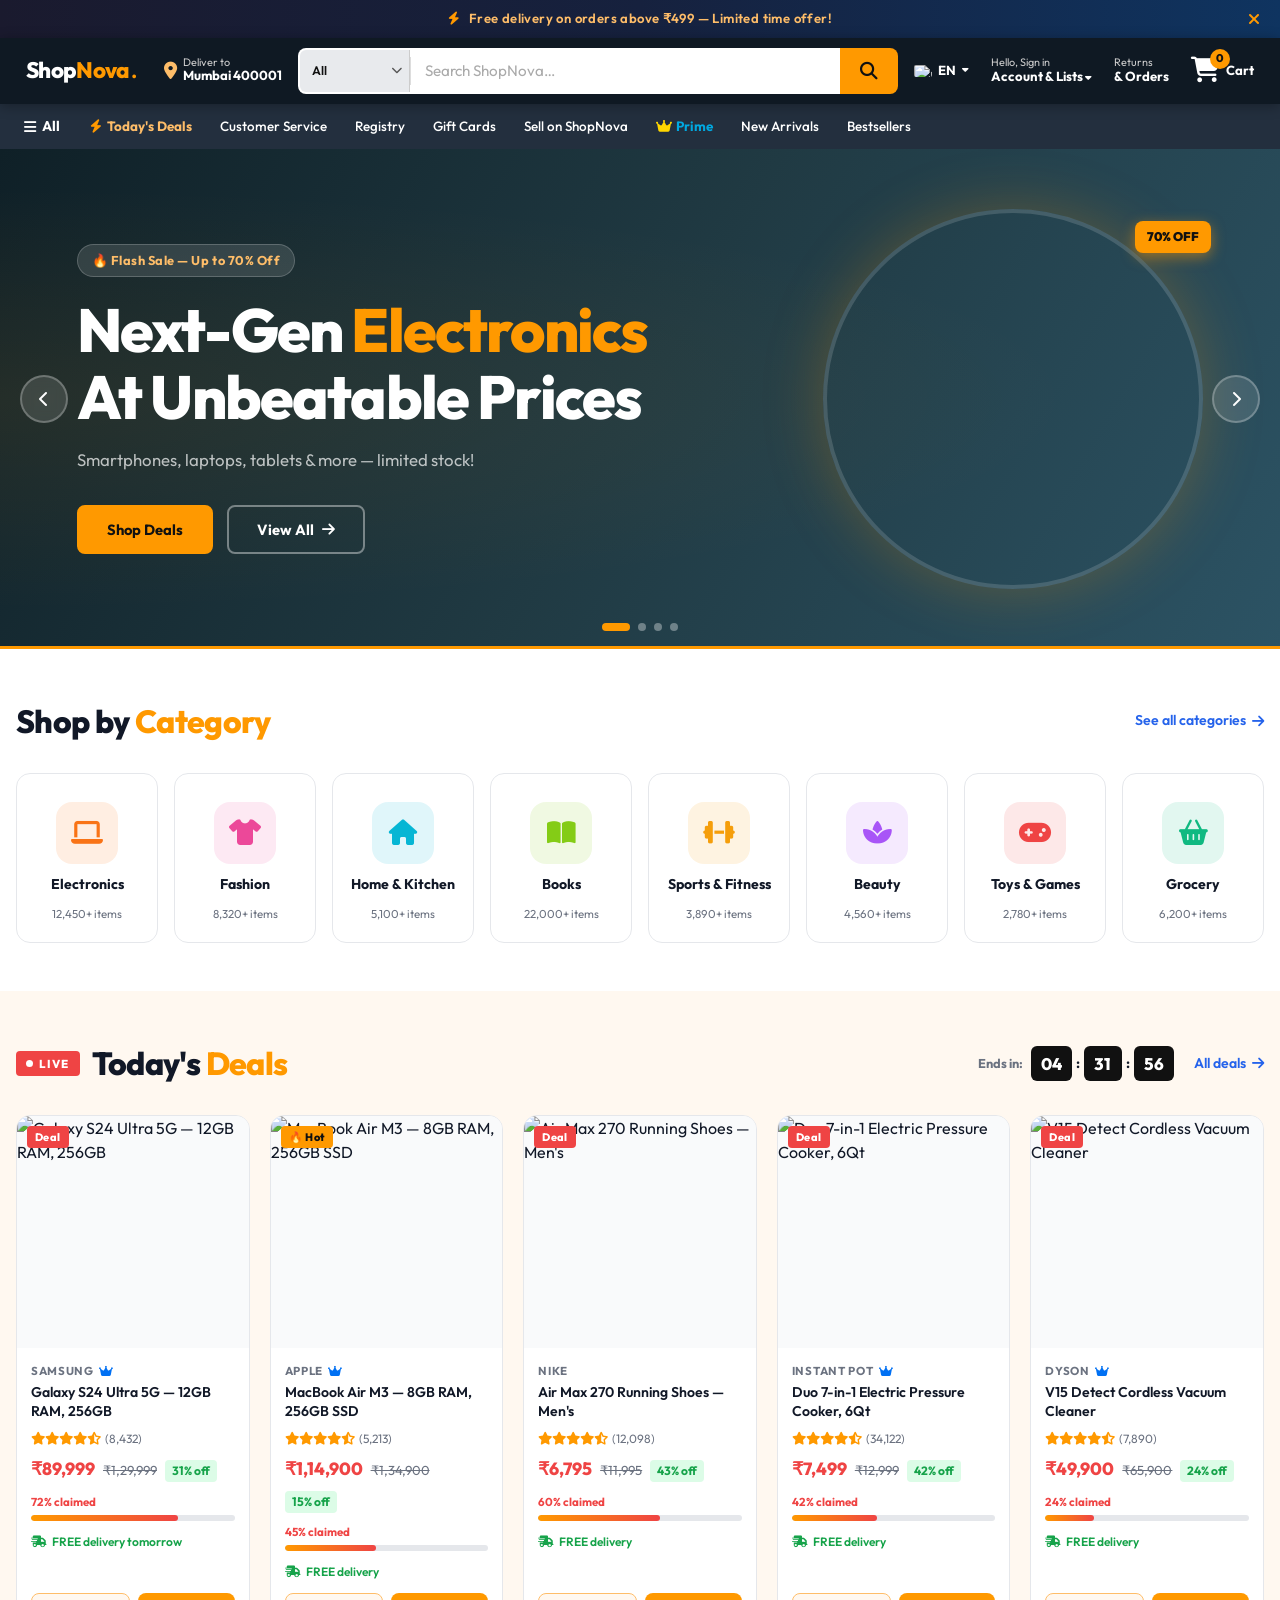
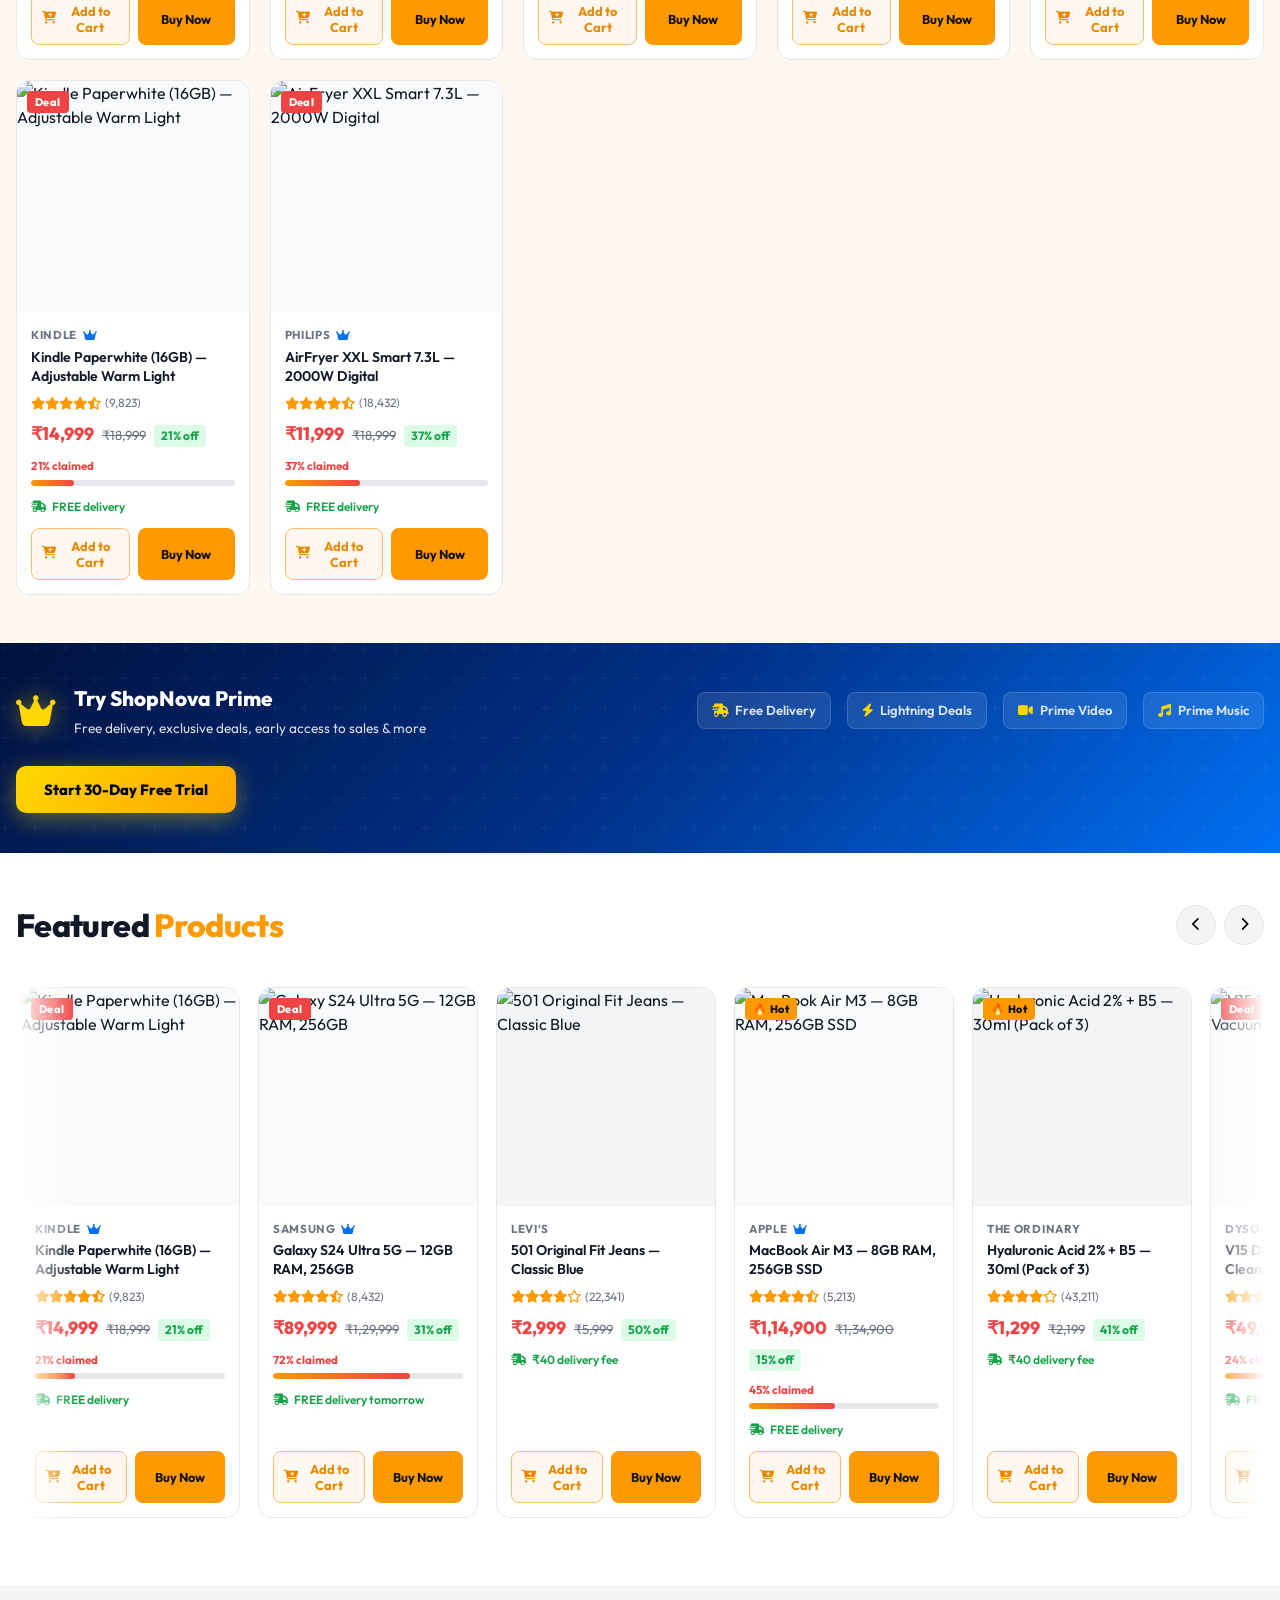
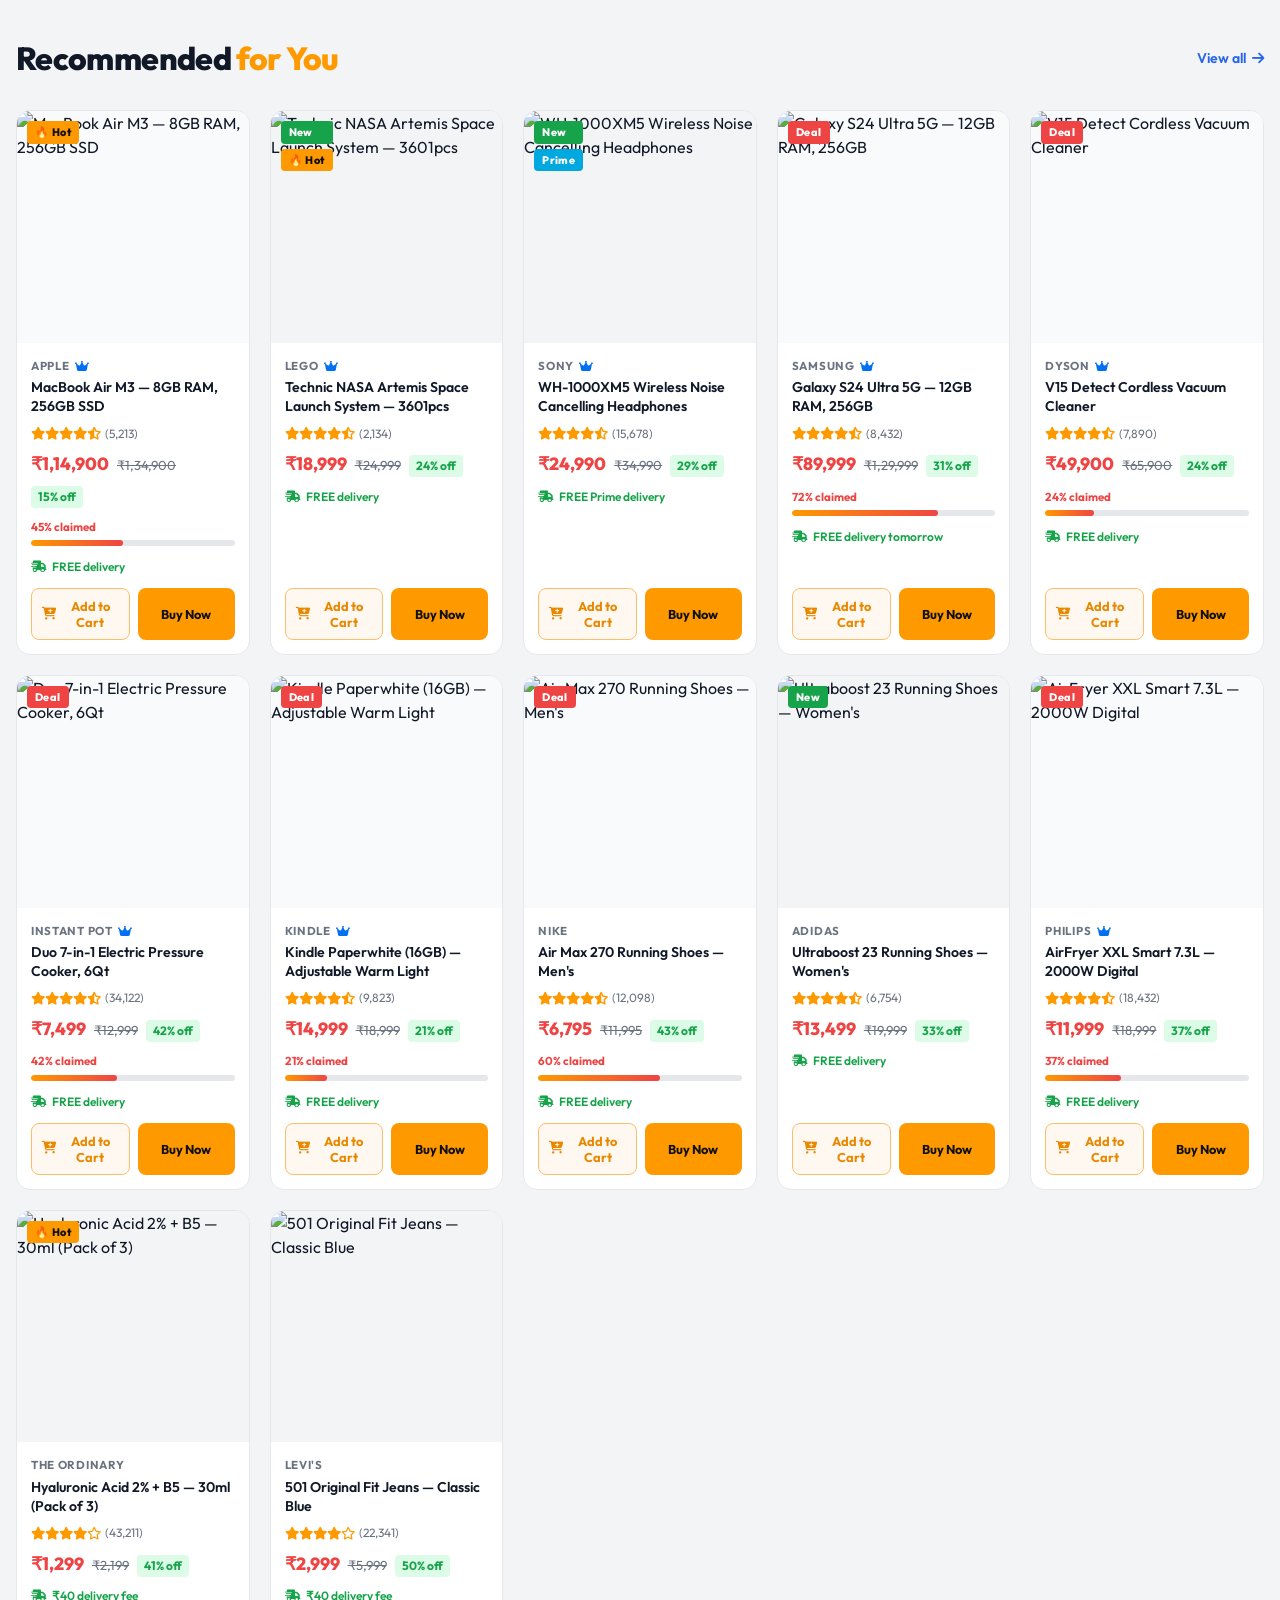
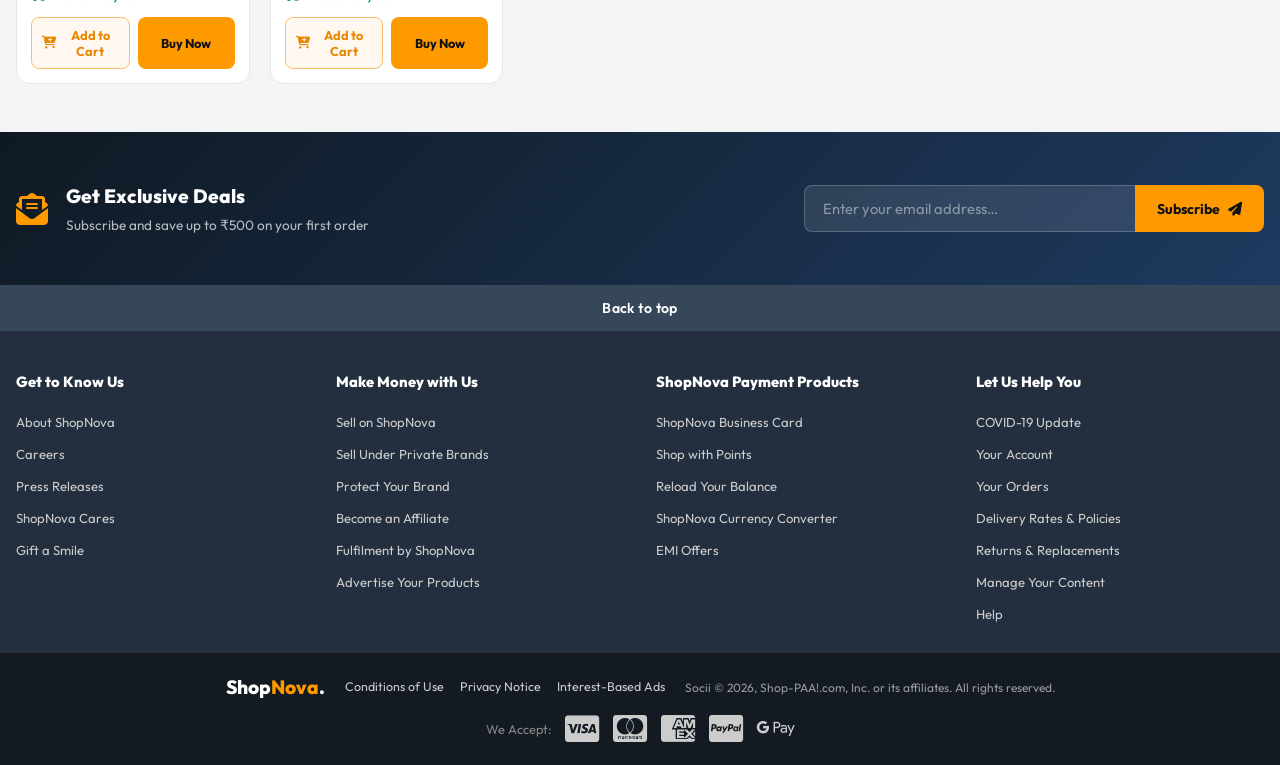
==== commit 5e33e5de: "Update index.html" ====
--- a/index.html
+++ b/index.html
@@ -3,7 +3,7 @@
 <head>
   <meta charset="UTF-8" />
   <meta name="viewport" content="width=device-width, initial-scale=1.0" />
-  <title>ShopNova — Everything You Need</title>
+  <title>Shop-PAA!      — Everything You Need</title>
   <link rel="stylesheet" href="style.css" />
   <!-- Font Awesome -->
   <link rel="stylesheet" href="https://cdnjs.cloudflare.com/ajax/libs/font-awesome/6.5.0/css/all.min.css" />
@@ -608,7 +608,7 @@
           <a href="#">Privacy Notice</a>
           <a href="#">Interest-Based Ads</a>
         </div>
-        <p class="footer-copy">© 2024, ShopNova.com, Inc. or its affiliates. All rights reserved.</p>
+        <p class="footer-copy"> Socii © 2026, Shop-PAA!.com, Inc. or its affiliates. All rights reserved.</p>
       </div>
       <div class="footer-payments">
         <span>We Accept:</span>
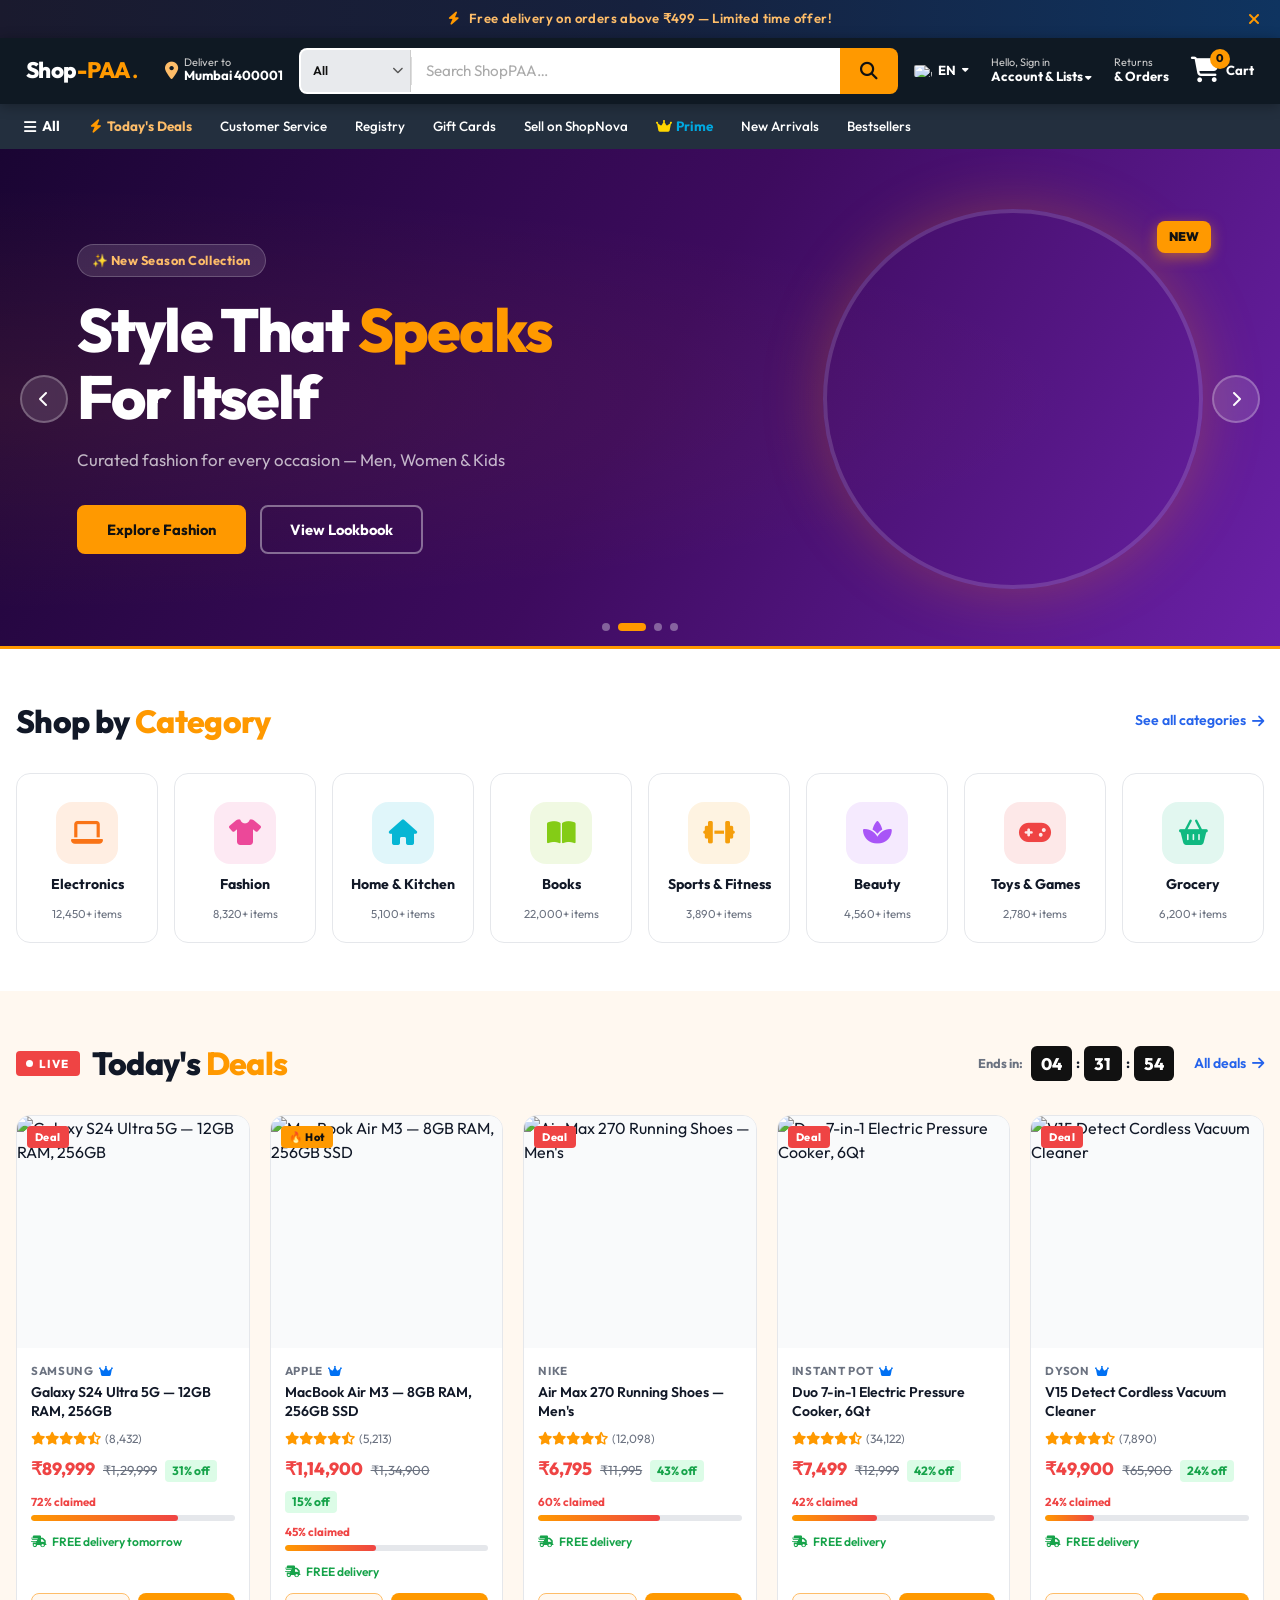
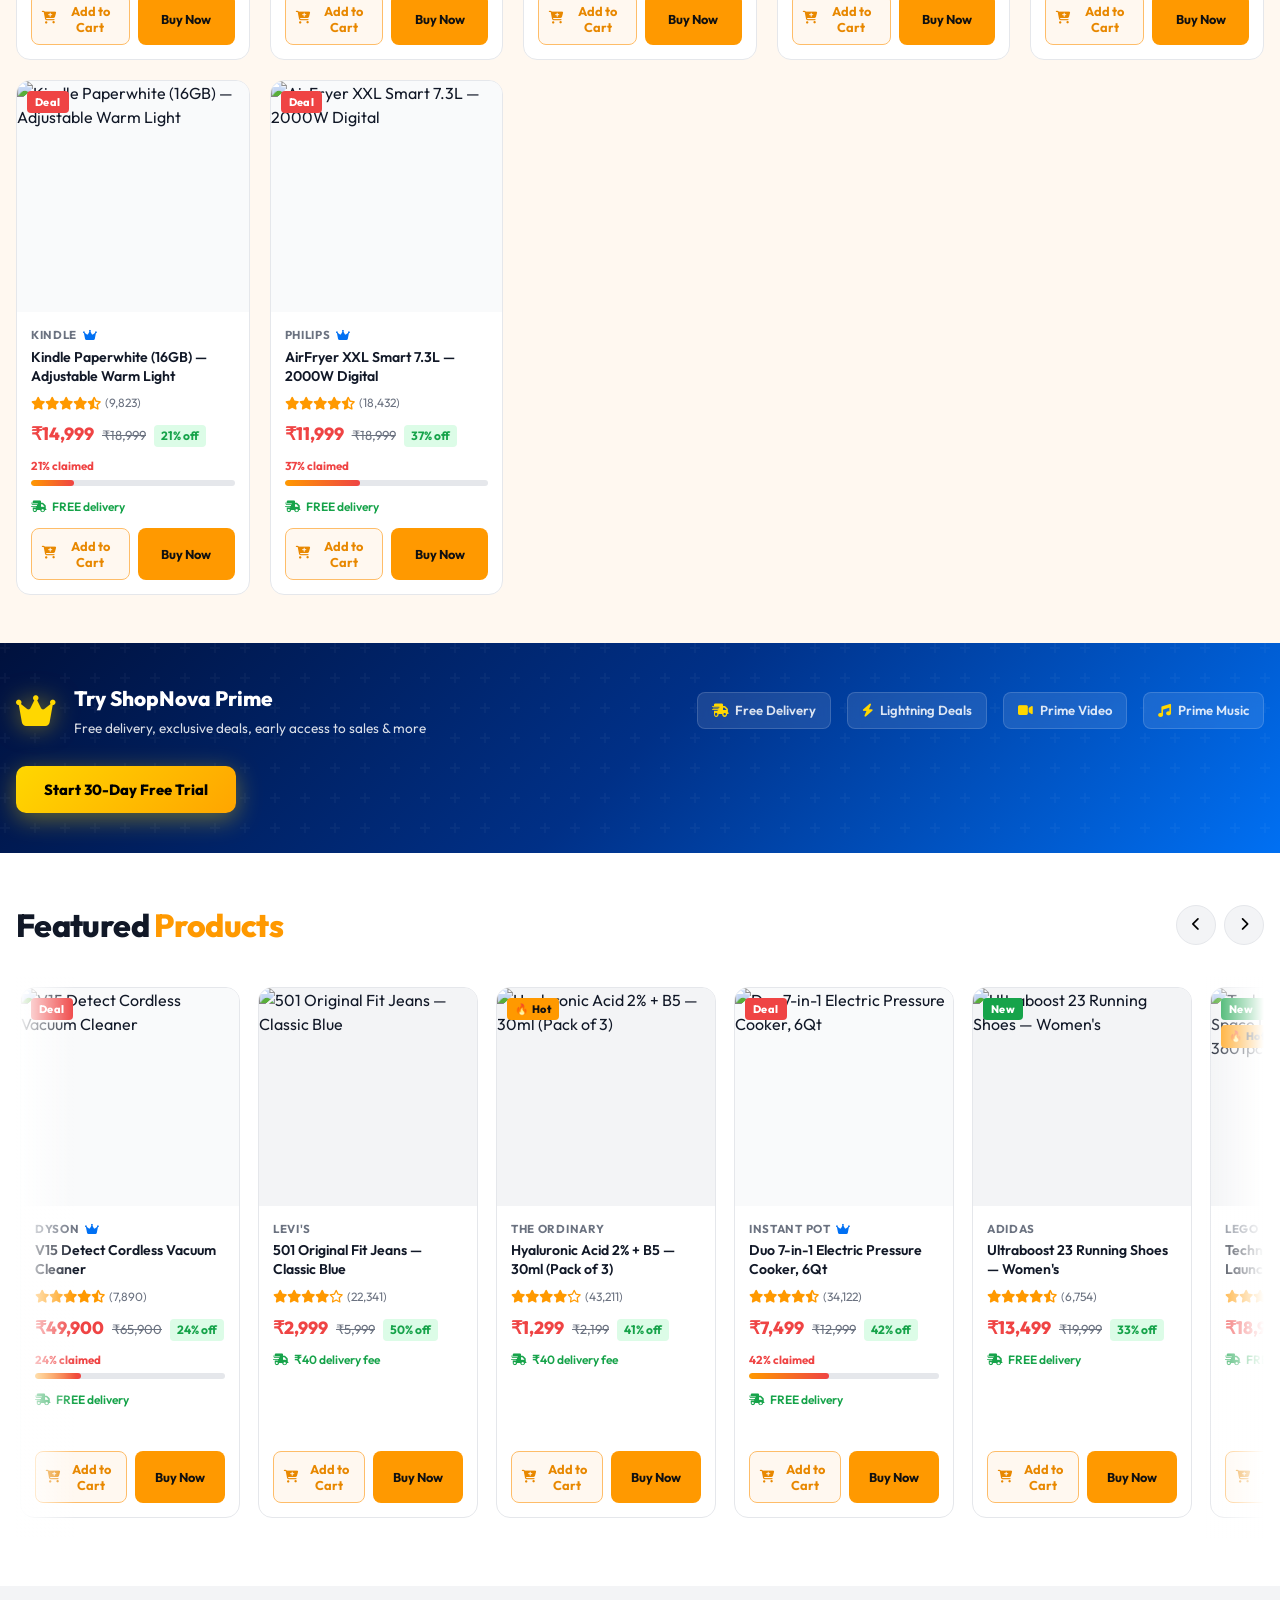
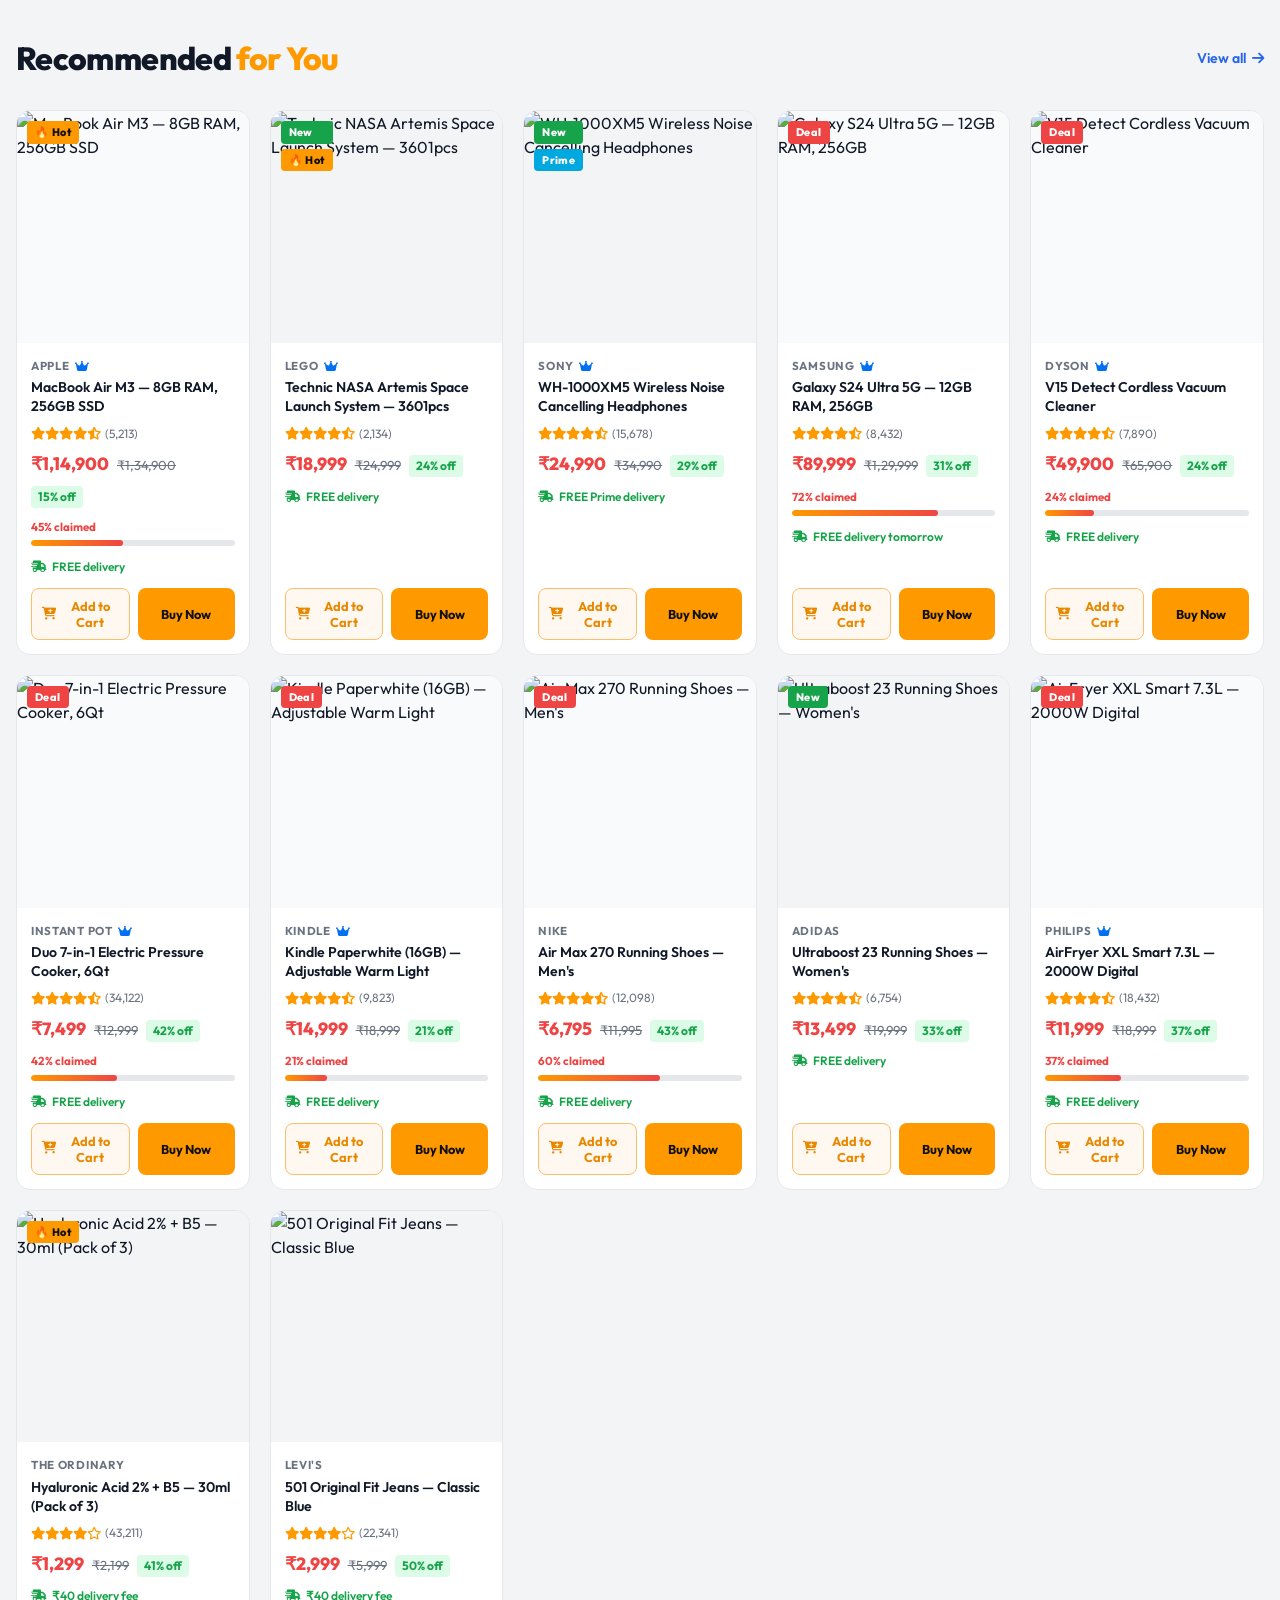
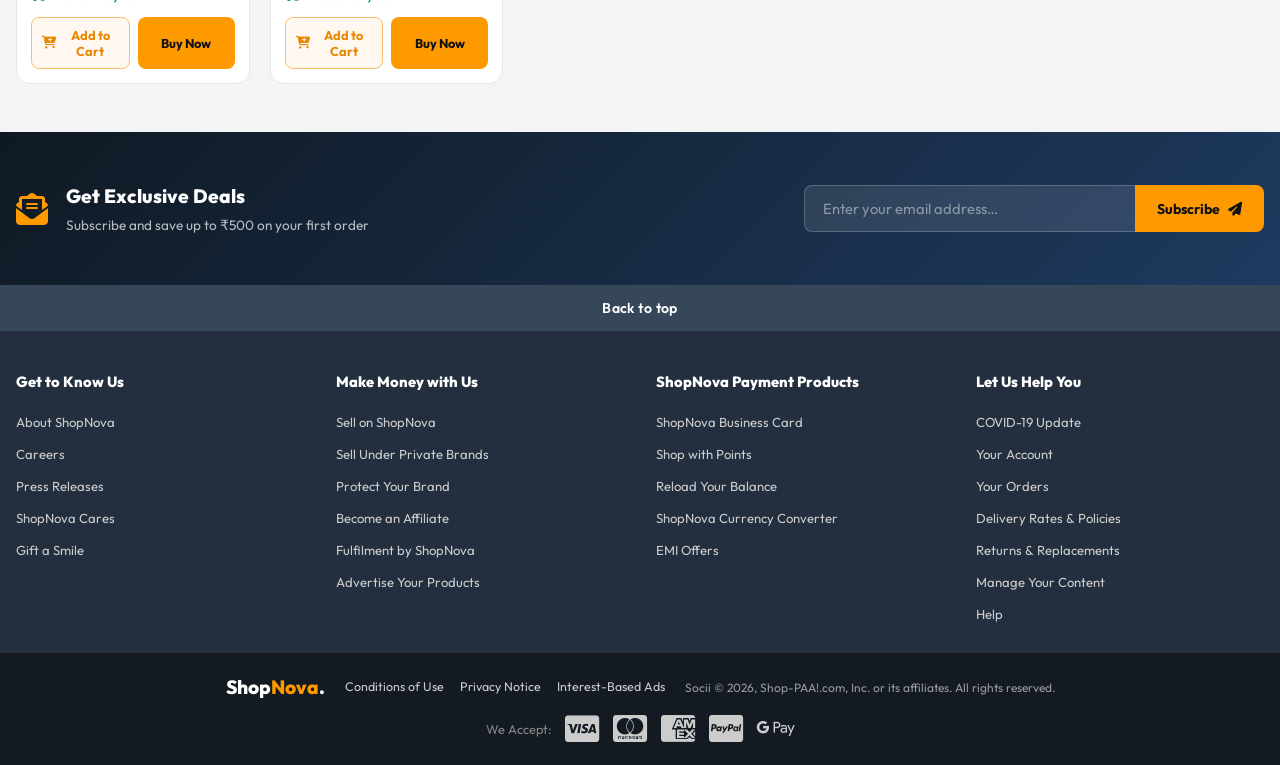
==== commit 2f13ee4e: "Update index.html" ====
--- a/index.html
+++ b/index.html
@@ -31,7 +31,7 @@
 
     <!-- LOGO -->
     <a href="#" class="nav-logo">
-      <span class="logo-main">Shop<span class="logo-accent">Nova</span></span>
+      <span class="logo-main">Shop<span class="logo-accent">-PAA</span></span>
       <span class="logo-dot">.</span>
     </a>
 
@@ -84,7 +84,7 @@
           type="text"
           class="search-input"
           id="searchInput"
-          placeholder="Search ShopNova…"
+          placeholder="Search ShopPAA…"
           autocomplete="off"
         />
         <!-- Search Suggestions -->
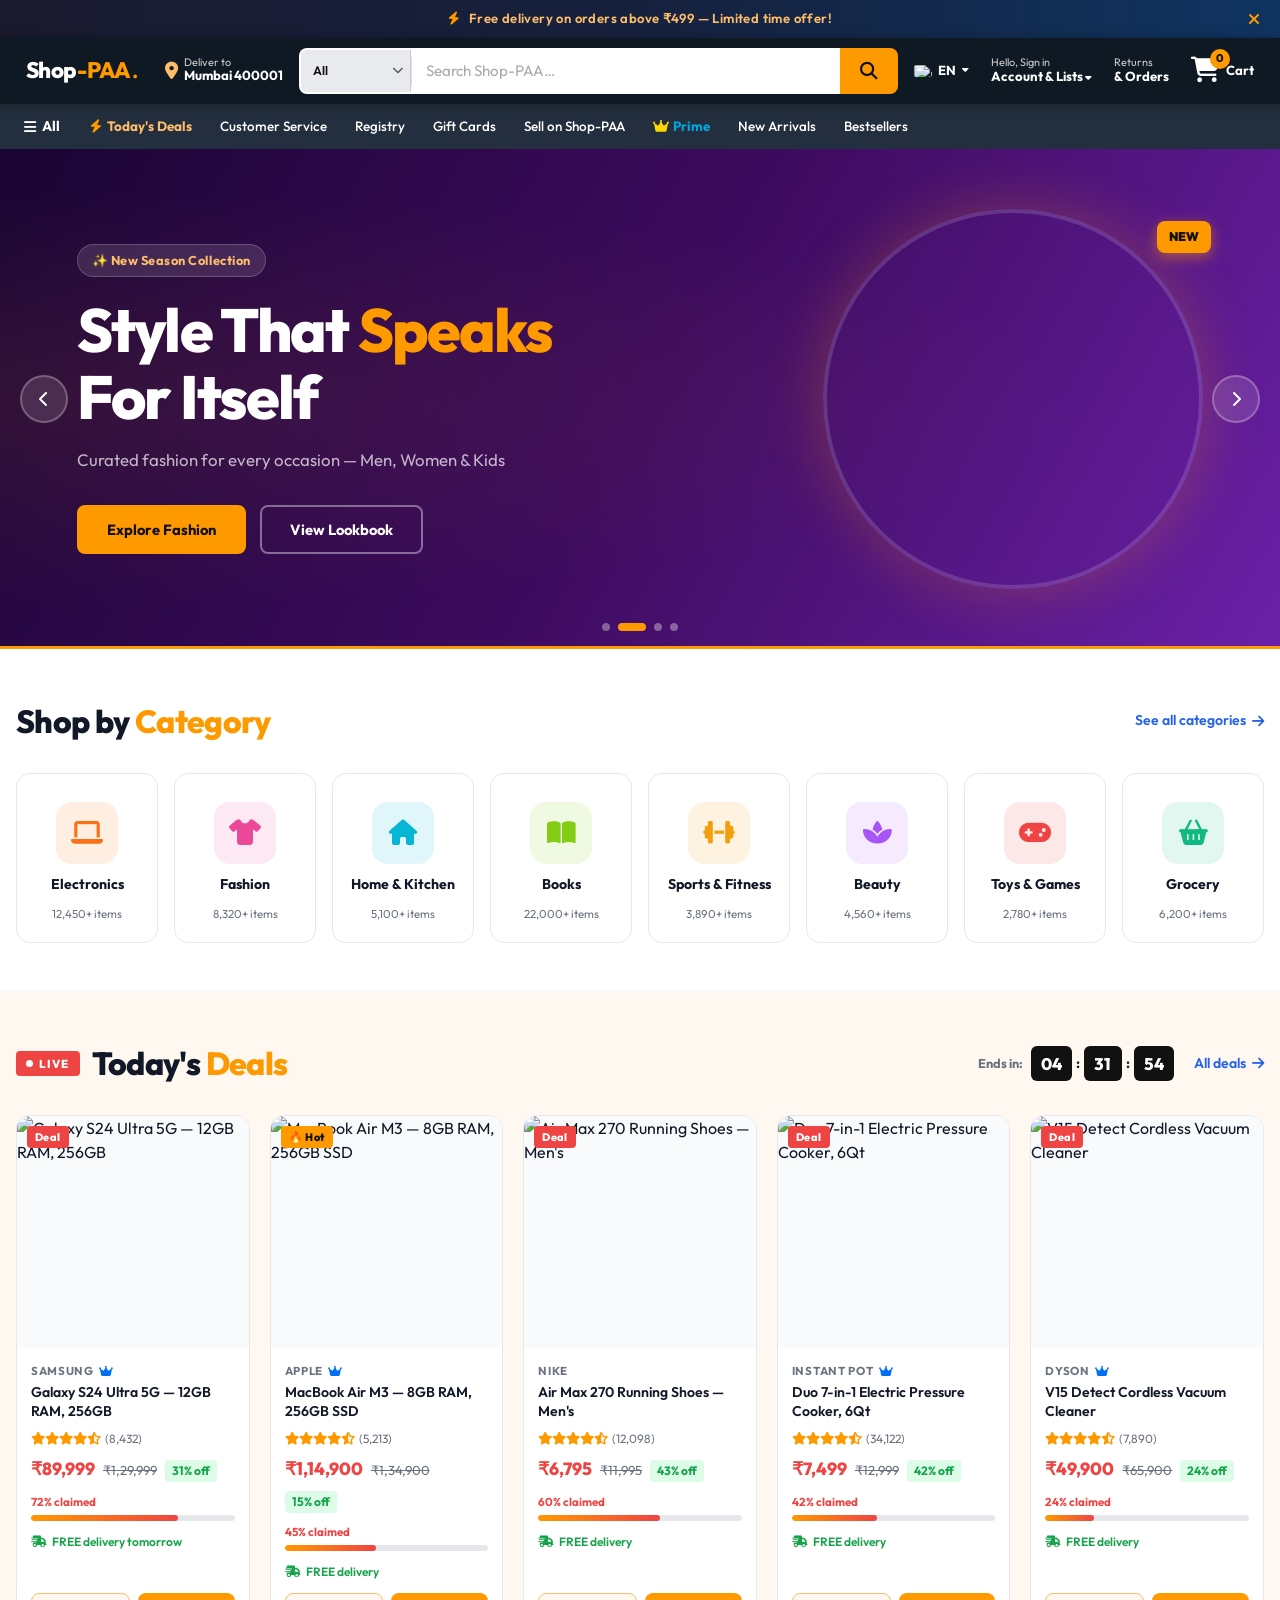
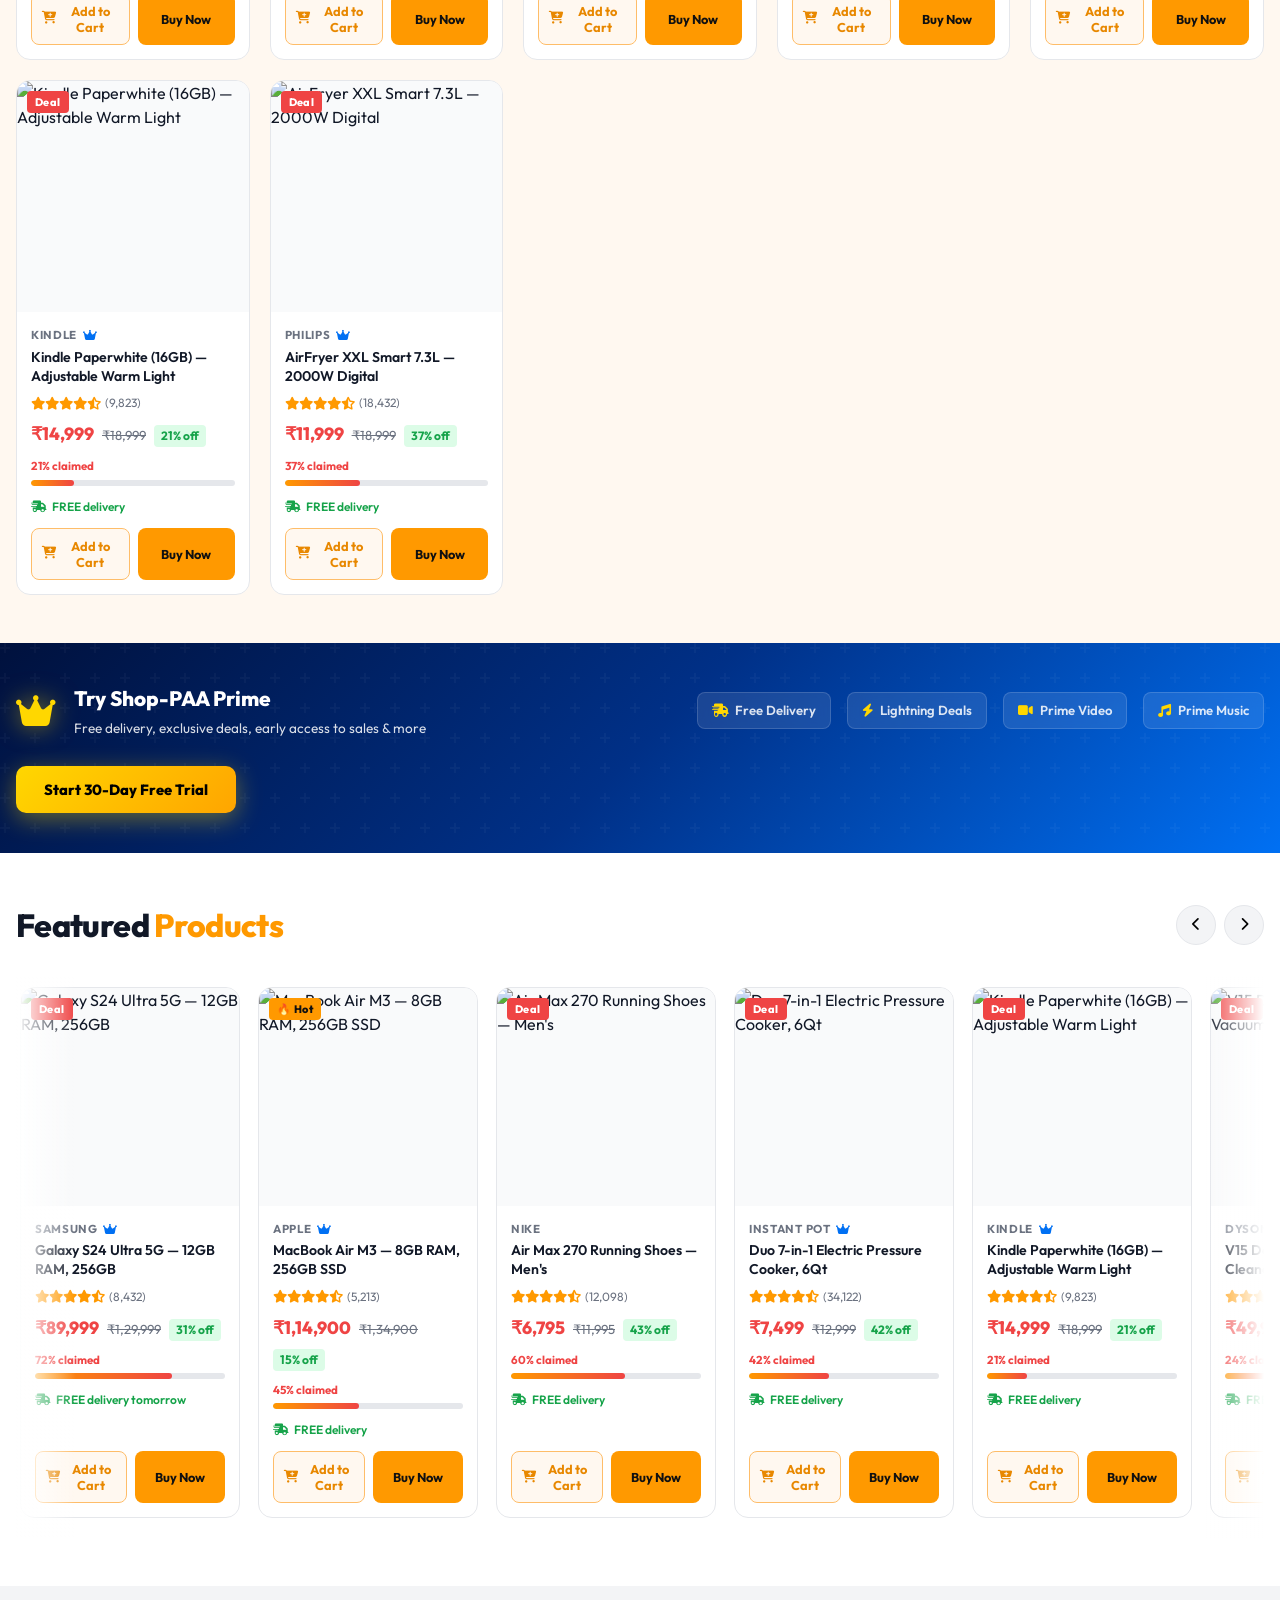
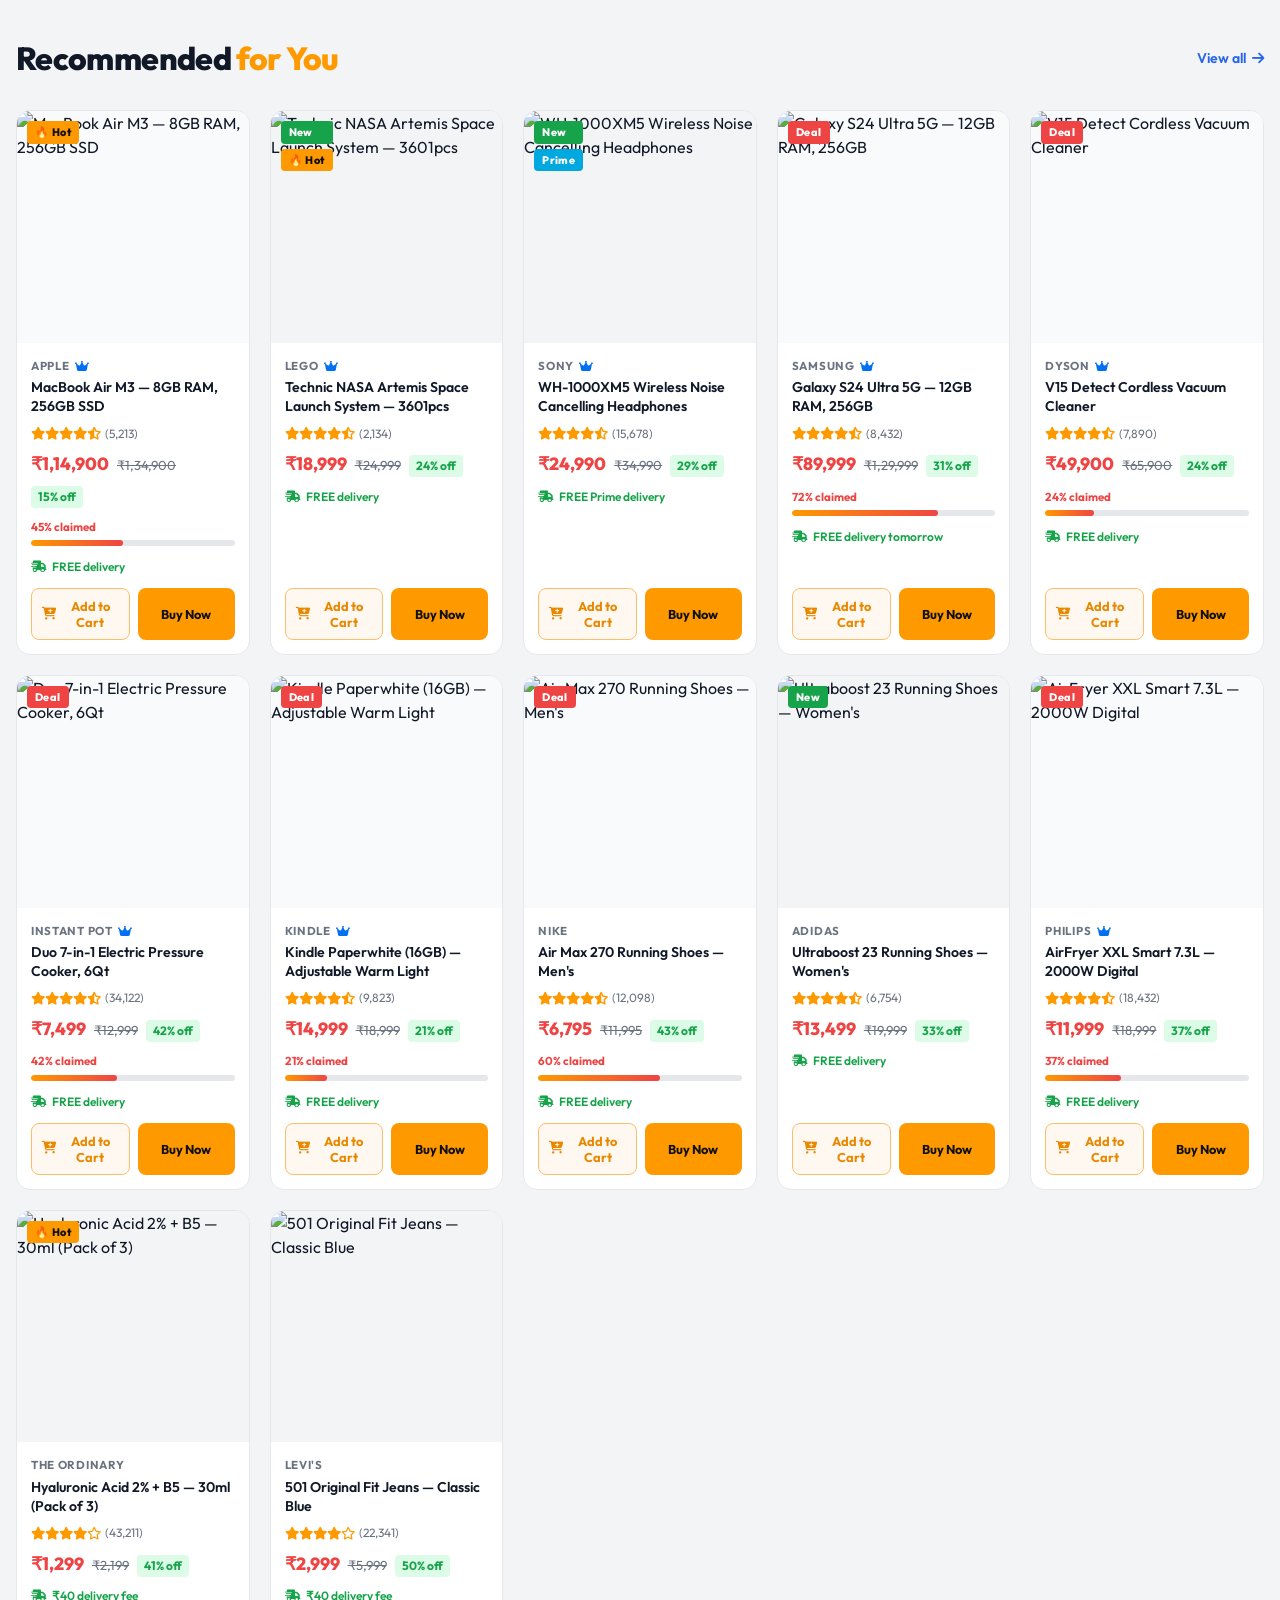
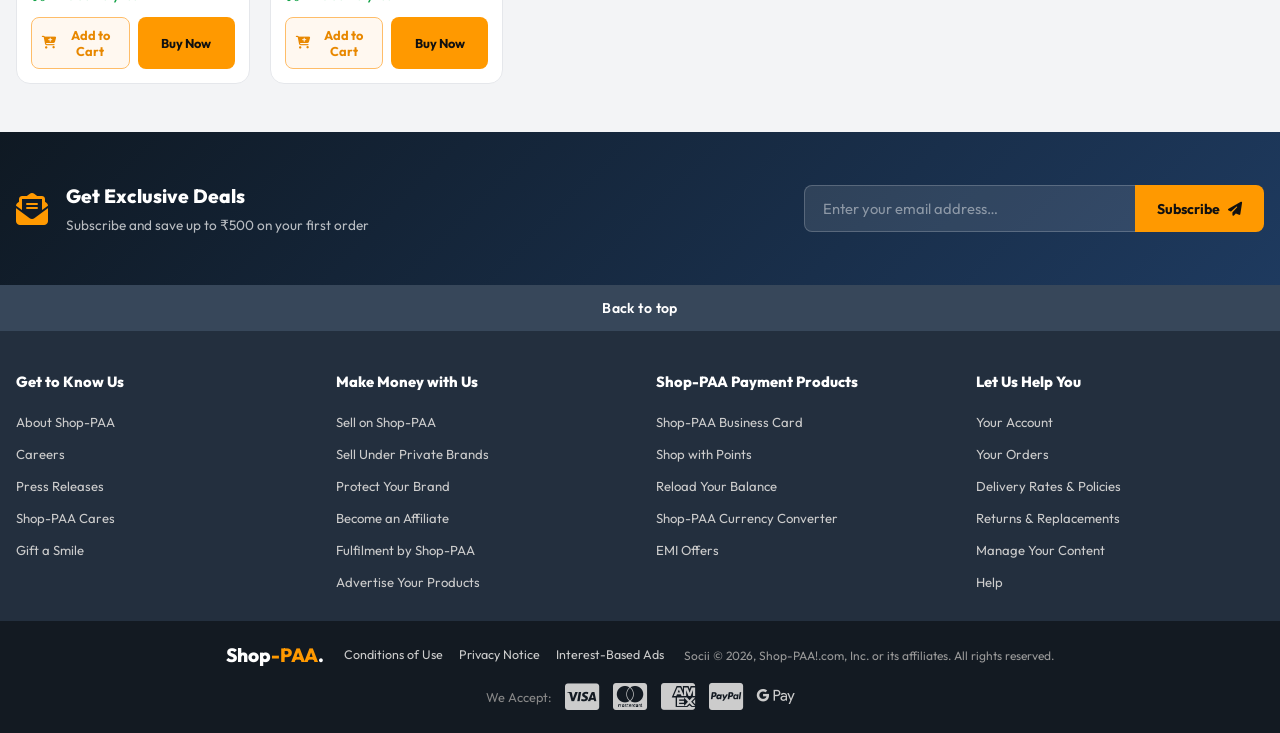
==== commit 6de5c0be: "Update print statement from 'Hello' to 'Goodbye'" ====
--- a/index.html
+++ b/index.html
@@ -84,7 +84,7 @@
           type="text"
           class="search-input"
           id="searchInput"
-          placeholder="Search ShopPAA…"
+          placeholder="Search Shop-PAA…"
           autocomplete="off"
         />
         <!-- Search Suggestions -->
@@ -239,7 +239,7 @@
       <a href="#" class="nav2-link">Customer Service</a>
       <a href="#" class="nav2-link">Registry</a>
       <a href="#" class="nav2-link">Gift Cards</a>
-      <a href="#" class="nav2-link">Sell on ShopNova</a>
+      <a href="#" class="nav2-link">Sell on Shop-PAA</a>
       <a href="#" class="nav2-link prime-link">
         <i class="fa-solid fa-crown"></i> Prime
       </a>
@@ -462,7 +462,7 @@
       <div class="prime-left">
         <i class="fa-solid fa-crown prime-crown"></i>
         <div>
-          <h3>Try ShopNova Prime</h3>
+          <h3>Try Shop-PAA Prime</h3>
           <p>Free delivery, exclusive deals, early access to sales & more</p>
         </div>
       </div>
@@ -550,10 +550,10 @@
         <div class="footer-col">
           <h4>Get to Know Us</h4>
           <ul>
-            <li><a href="#">About ShopNova</a></li>
+            <li><a href="#">About Shop-PAA</a></li>
             <li><a href="#">Careers</a></li>
             <li><a href="#">Press Releases</a></li>
-            <li><a href="#">ShopNova Cares</a></li>
+            <li><a href="#">Shop-PAA Cares</a></li>
             <li><a href="#">Gift a Smile</a></li>
           </ul>
         </div>
@@ -561,22 +561,22 @@
         <div class="footer-col">
           <h4>Make Money with Us</h4>
           <ul>
-            <li><a href="#">Sell on ShopNova</a></li>
+            <li><a href="#">Sell on Shop-PAA</a></li>
             <li><a href="#">Sell Under Private Brands</a></li>
             <li><a href="#">Protect Your Brand</a></li>
             <li><a href="#">Become an Affiliate</a></li>
-            <li><a href="#">Fulfilment by ShopNova</a></li>
+            <li><a href="#">Fulfilment by Shop-PAA</a></li>
             <li><a href="#">Advertise Your Products</a></li>
           </ul>
         </div>
 
         <div class="footer-col">
-          <h4>ShopNova Payment Products</h4>
+          <h4>Shop-PAA Payment Products</h4>
           <ul>
-            <li><a href="#">ShopNova Business Card</a></li>
+            <li><a href="#">Shop-PAA Business Card</a></li>
             <li><a href="#">Shop with Points</a></li>
             <li><a href="#">Reload Your Balance</a></li>
-            <li><a href="#">ShopNova Currency Converter</a></li>
+            <li><a href="#">Shop-PAA Currency Converter</a></li>
             <li><a href="#">EMI Offers</a></li>
           </ul>
         </div>
@@ -584,7 +584,7 @@
         <div class="footer-col">
           <h4>Let Us Help You</h4>
           <ul>
-            <li><a href="#">COVID-19 Update</a></li>
+            
             <li><a href="#">Your Account</a></li>
             <li><a href="#">Your Orders</a></li>
             <li><a href="#">Delivery Rates &amp; Policies</a></li>
@@ -602,7 +602,7 @@
   <div class="footer-bottom">
     <div class="container">
       <div class="footer-bottom-inner">
-        <a href="#" class="footer-logo">Shop<span>Nova</span>.</a>
+        <a href="#" class="footer-logo">Shop<span>-PAA</span>.</a>
         <div class="footer-meta">
           <a href="#">Conditions of Use</a>
           <a href="#">Privacy Notice</a>
